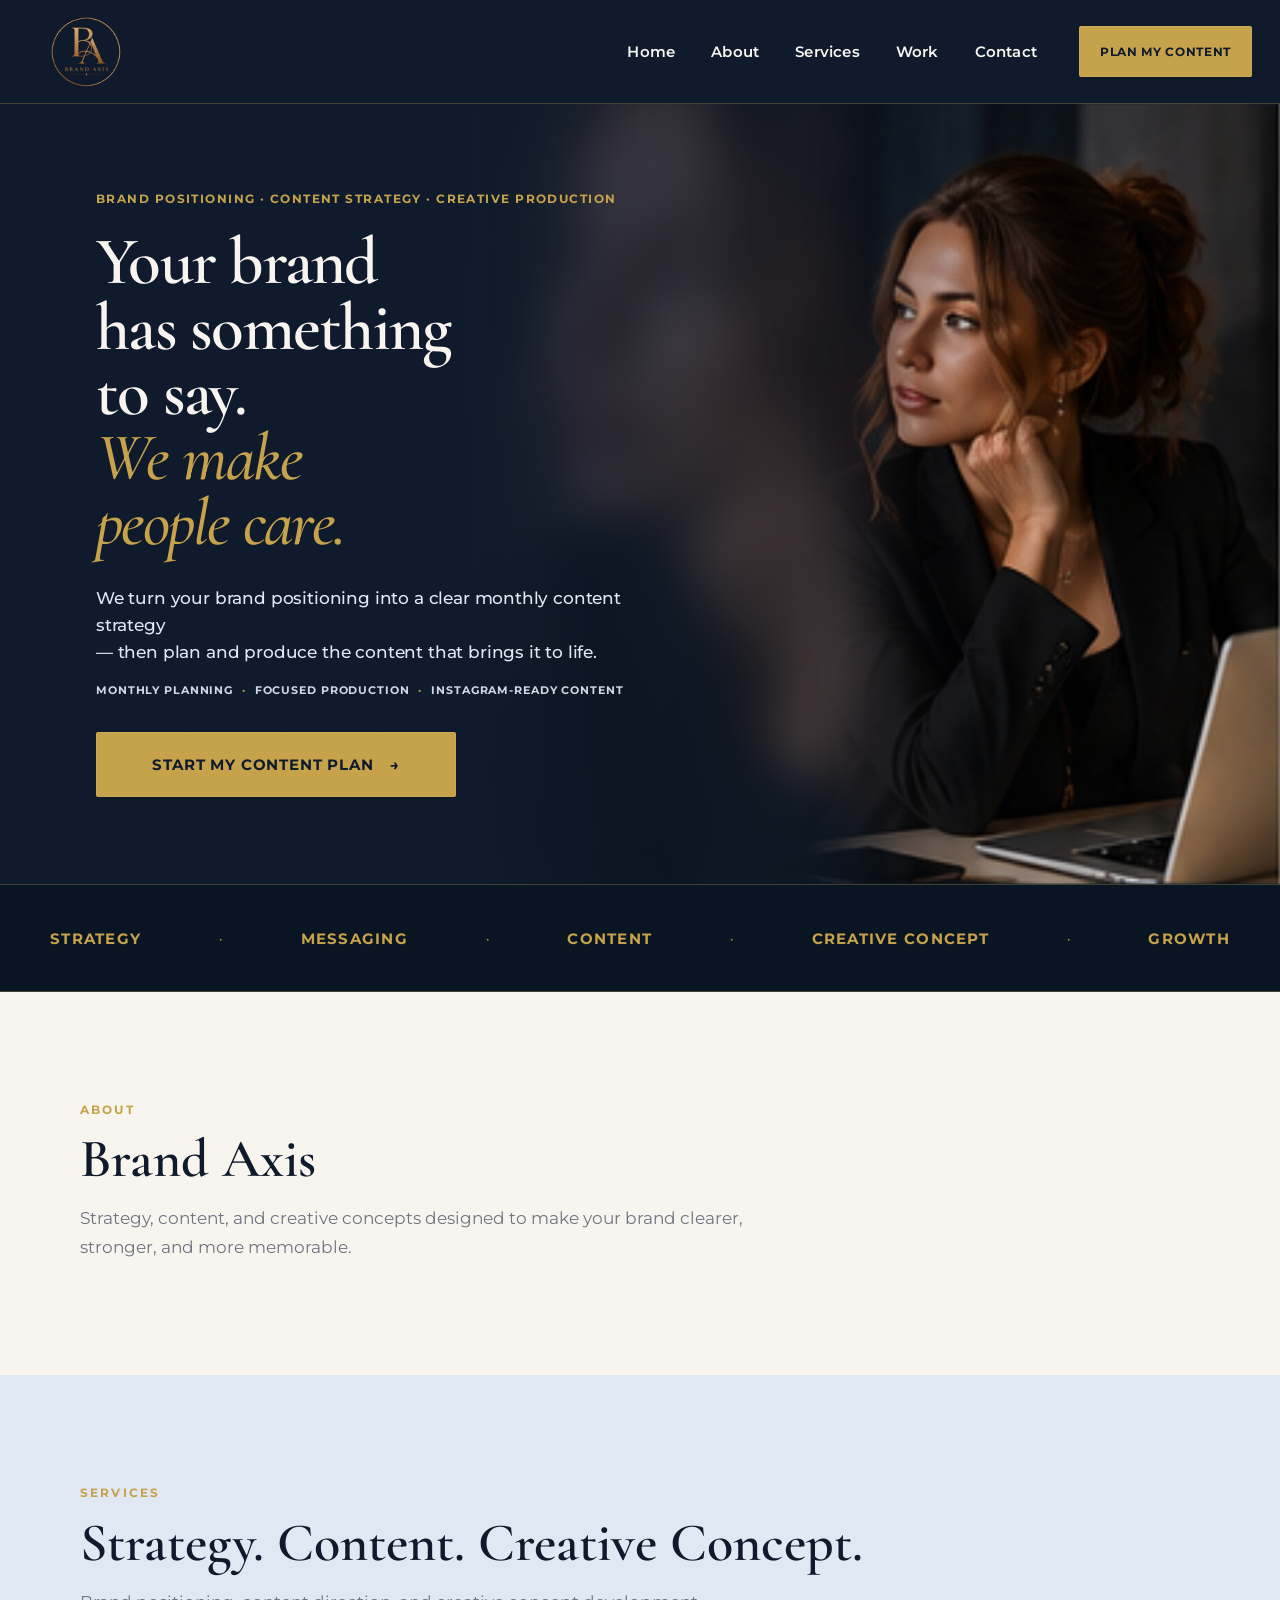
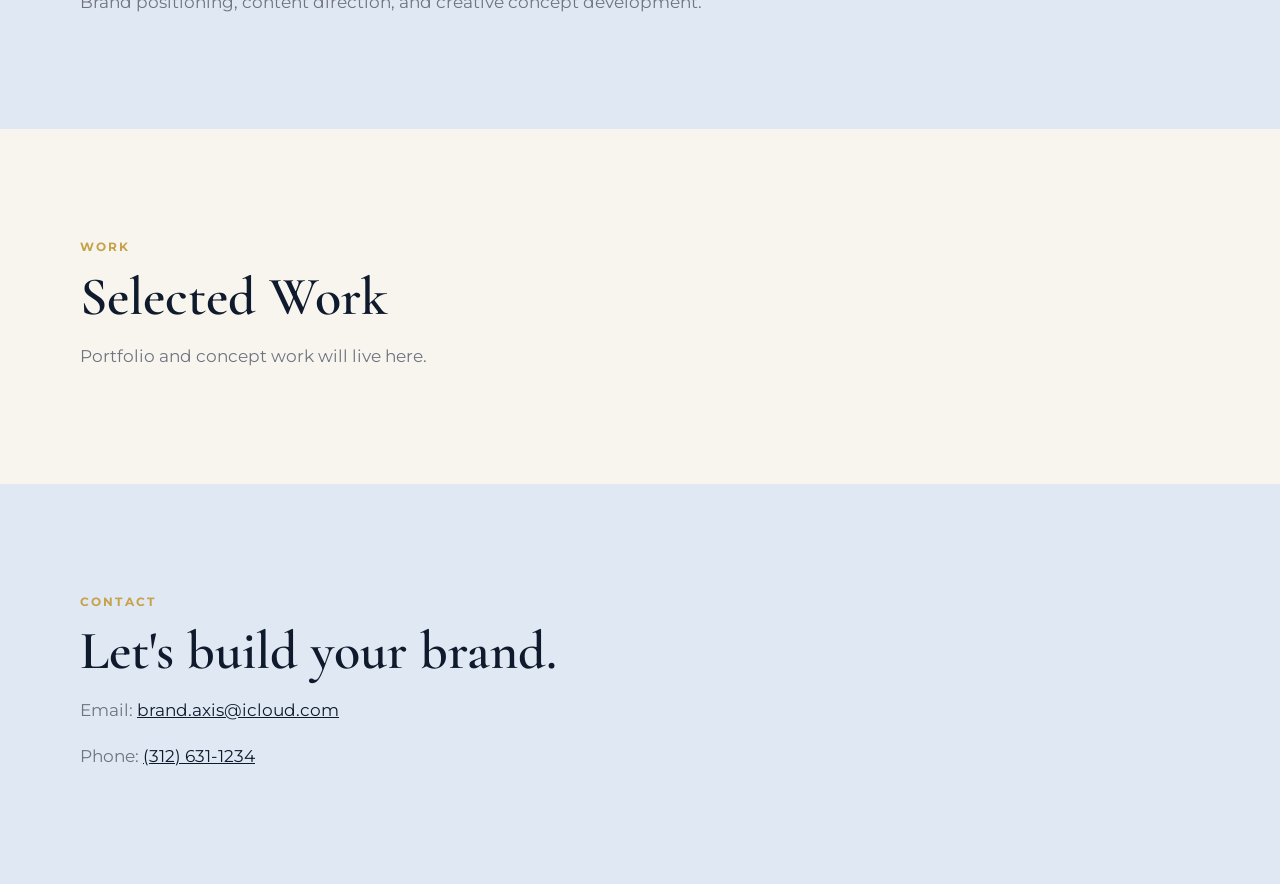
==== index.html @ c34b217e "Add files via upload" ====
<!DOCTYPE html>
<html lang="en">
<head>
  <meta charset="UTF-8" />
  <meta name="viewport" content="width=device-width, initial-scale=1.0" />
  <meta name="description" content="Brand Axis — Strategy, content, and creative concept for brands ready to be seen, trusted, and chosen." />
  <title>Brand Axis</title>

  <link rel="preconnect" href="https://fonts.googleapis.com">
  <link rel="preconnect" href="https://fonts.gstatic.com" crossorigin>
  <link href="https://fonts.googleapis.com/css2?family=Cormorant+Garamond:ital,wght@0,500;0,600;1,500&family=Montserrat:wght@500;600;700&display=swap" rel="stylesheet">

  <link rel="stylesheet" href="assets/css/styles.css" />
</head>

<body>
  <header class="site-header">
    <div class="nav-shell">
      <a class="brand" href="#home" aria-label="Brand Axis — return home">
        <img src="assets/images/brand-axis-logo.png" alt="Brand Axis BA logo" />
      </a>

      <button class="menu-toggle" aria-label="Open menu" aria-expanded="false">
        <span></span><span></span><span></span>
      </button>

      <nav class="site-nav" aria-label="Primary navigation">
        <a href="index.html#home">Home</a>
        <a href="index.html#about">About</a>
        <a href="services.html">Services</a>
        <a href="index.html#work">Work</a>
        <a href="index.html#contact">Contact</a>
      </nav>

      <a class="header-cta" href="index.html#contact">PLAN MY CONTENT</a>
    </div>
  </header>

  <main id="home">
    <section class="hero">
      <div class="hero-visual" aria-hidden="true">
        <div class="hero-blur"></div>
        <img src="assets/images/hero-woman.jpg" alt="" />
      </div>

      <div class="hero-copy">
        <div class="hero-copy-inner">
          <p class="hero-eyebrow">BRAND POSITIONING · CONTENT STRATEGY · CREATIVE PRODUCTION</p>

          <h1>
            Your brand<br>
            has something<br>
            to say.<br>
            <em>We make<br>people care.</em>
          </h1>

          <p class="hero-description">
            We turn your brand positioning into a clear monthly content strategy<br class="desktop-break">
            — then plan and produce the content that brings it to life.
          </p>

          <p class="hero-proof">
            MONTHLY PLANNING <span>·</span> FOCUSED PRODUCTION <span>·</span> INSTAGRAM-READY CONTENT
          </p>

          <a class="primary-cta" href="services.html">
            START MY CONTENT PLAN <span aria-hidden="true">→</span>
          </a>
        </div>
      </div>
    </section>

    <section class="capability-strip" aria-label="Brand Axis capabilities">
      <div class="capability-row">
        <span>STRATEGY</span><i>•</i>
        <span>MESSAGING</span><i>•</i>
        <span>CONTENT</span><i>•</i>
        <span>CREATIVE CONCEPT</span><i>•</i>
        <span>GROWTH</span>
      </div>
    </section>

    <section id="about" class="placeholder-section">
      <div class="shell">
        <p class="eyebrow">ABOUT</p>
        <h2>Brand Axis</h2>
        <p>Strategy, content, and creative concepts designed to make your brand clearer, stronger, and more memorable.</p>
      </div>
    </section>

    <section id="services" class="placeholder-section alt">
      <div class="shell">
        <p class="eyebrow">SERVICES</p>
        <h2>Strategy. Content. Creative Concept.</h2>
        <p>Brand positioning, content direction, and creative concept development.</p>
      </div>
    </section>

    <section id="work" class="placeholder-section">
      <div class="shell">
        <p class="eyebrow">WORK</p>
        <h2>Selected Work</h2>
        <p>Portfolio and concept work will live here.</p>
      </div>
    </section>

    <section id="contact" class="placeholder-section alt">
      <div class="shell">
        <p class="eyebrow">CONTACT</p>
        <h2>Let's build your brand.</h2>
        <p>Email: <a href="mailto:brand.axis@icloud.com">brand.axis@icloud.com</a></p>
        <p>Phone: <a href="tel:13126311234">(312) 631-1234</a></p>
      </div>
    </section>
  </main>

  <script src="assets/js/main.js"></script>
</body>
</html>
---- assets/css/styles.css ----
:root {
  --axis-blue: #0F1B2D;
  --axis-blue-deep: #091523;
  --axis-blue-soft: #15253B;
  --gold: #C6A24A;
  --ivory: #F8F5EF;
  --mist: #DFE8F3;
  --gray: #6F7480;
  --white: #FFFFFF;
  --border-gold: rgba(198, 162, 74, 0.30);
}

* { box-sizing: border-box; }

html { scroll-behavior: smooth; }

body {
  margin: 0;
  color: var(--white);
  background: var(--ivory);
  font-family: "Montserrat", Arial, sans-serif;
  -webkit-font-smoothing: antialiased;
  text-rendering: optimizeLegibility;
}

img { display: block; max-width: 100%; }
a { color: inherit; }

.shell {
  width: min(1120px, calc(100% - 48px));
  margin-inline: auto;
}

/* HEADER */
.site-header {
  height: 104px;
  background: var(--axis-blue);
  border-bottom: 1px solid var(--border-gold);
  position: relative;
  z-index: 20;
}

.nav-shell {
  width: 100%;
  height: 100%;
  padding: 0 28px 0 30px;
  display: flex;
  align-items: center;
  gap: 0;
}

.brand {
  flex: 0 0 auto;
  width: 112px;
  height: 104px;
  display: inline-flex;
  align-items: center;
  justify-content: center;
  text-decoration: none;
  overflow: visible;
  transition: transform .2s ease, opacity .2s ease;
}

.brand:hover,
.brand:focus-visible {
  transform: translateY(-1px);
  opacity: .94;
}

.brand img {
  width: 88px;
  height: 88px;
  object-fit: contain;
  flex: 0 0 auto;
}

.site-nav {
  display: flex;
  align-items: center;
  justify-content: flex-end;
  gap: clamp(30px, 2.8vw, 46px);
  margin-left: auto;
}

.site-nav a {
  text-decoration: none;
  color: var(--ivory);
  font-size: 15px;
  font-weight: 600;
  letter-spacing: .015em;
  transition: color .2s ease;
}

.site-nav a:hover,
.site-nav a:focus-visible {
  color: var(--gold);
}

.header-cta,
.primary-cta {
  text-decoration: none;
  background: var(--gold);
  color: var(--axis-blue);
  font-weight: 700;
  letter-spacing: .055em;
  border: 1px solid rgba(255,255,255,.08);
  box-shadow: 0 4px 18px rgba(0,0,0,.13);
  transition: transform .2s ease, filter .2s ease;
}

.header-cta:hover,
.header-cta:focus-visible,
.primary-cta:hover,
.primary-cta:focus-visible {
  transform: translateY(-1px);
  filter: brightness(1.07);
}

.header-cta {
  margin-left: 42px;
  min-width: 170px;
  text-align: center;
  padding: 17px 20px;
  border-radius: 2px;
  font-size: 12px;
}

.menu-toggle {
  display: none;
  background: transparent;
  border: 0;
  padding: 8px;
}

.menu-toggle span {
  width: 24px;
  height: 2px;
  background: var(--gold);
  margin: 5px 0;
  display: block;
}

/* HERO — portrait now blends into the brand background */
.hero {
  min-height: 780px;
  position: relative;
  isolation: isolate;
  overflow: hidden;
  background:
    radial-gradient(circle at 18% 30%, rgba(33, 58, 88, .36), transparent 42%),
    linear-gradient(90deg, var(--axis-blue-deep) 0%, var(--axis-blue) 45%, var(--axis-blue) 100%);
}

.hero::after {
  content: "";
  position: absolute;
  inset: 0;
  z-index: -1;
  pointer-events: none;
  background:
    linear-gradient(90deg,
      var(--axis-blue) 0%,
      rgba(15,27,45,.98) 36%,
      rgba(15,27,45,.82) 48%,
      rgba(15,27,45,.24) 65%,
      rgba(15,27,45,.06) 100%);
}

.hero-copy {
  min-height: 780px;
  position: relative;
  z-index: 3;
  display: flex;
  align-items: center;
  width: 52%;
}

.hero-copy-inner {
  width: min(590px, calc(100% - 90px));
  margin-left: max(7.5vw, 72px);
  padding: 60px 0;
}

.hero h1 {
  margin: 0 0 30px;
  font-family: "Cormorant Garamond", Georgia, serif;
  font-size: clamp(60px, 5.25vw, 80px);
  line-height: .97;
  letter-spacing: -.026em;
  font-weight: 600;
  color: var(--ivory);
}

.hero h1 em {
  display: inline-block;
  color: var(--gold);
  font-weight: 500;
  font-style: italic;
}

.hero-eyebrow {
  margin: 0 0 22px;
  color: var(--gold);
  font-size: 12px;
  font-weight: 700;
  line-height: 1.4;
  letter-spacing: .12em;
  white-space: nowrap;
}

.hero-description {
  margin: 0 0 16px;
  color: var(--mist);
  font-size: 17px;
  font-weight: 500;
  line-height: 1.58;
  letter-spacing: -.01em;
}

.hero-proof {
  margin: 0 0 34px;
  color: #cfd8e5;
  font-size: 11px;
  font-weight: 700;
  line-height: 1.5;
  letter-spacing: .08em;
  white-space: nowrap;
}

.hero-proof span {
  color: var(--gold);
  padding: 0 5px;
}

.primary-cta {
  display: inline-flex;
  align-items: center;
  justify-content: center;
  gap: 16px;
  padding: 22px 30px;
  min-width: 360px;
  font-size: 15px;
  border-radius: 2px;
}

.hero-visual {
  position: absolute;
  inset: 0 0 0 auto;
  z-index: 0;
  width: 62%;
  overflow: hidden;
}

.hero-blur {
  position: absolute;
  inset: -28px -18px -28px -90px;
  background-image: url("../images/hero-woman.jpg");
  background-size: cover;
  background-position: center 32%;
  filter: blur(24px) brightness(.90) saturate(1.05);
  opacity: .42;
  transform: scale(1.05);
  -webkit-mask-image: linear-gradient(90deg, transparent 0%, rgba(0,0,0,.72) 25%, #000 56%);
  mask-image: linear-gradient(90deg, transparent 0%, rgba(0,0,0,.72) 25%, #000 56%);
}

.hero-visual img {
  position: absolute;
  top: 0;
  right: 0;
  bottom: 0;
  left: auto;
  width: auto;
  max-width: none;
  height: 100%;
  object-fit: contain;
  object-position: right bottom;
  filter: brightness(1.03) contrast(1.025) saturate(1.07);
  -webkit-mask-image: linear-gradient(90deg, transparent 0%, rgba(0,0,0,.18) 8%, rgba(0,0,0,.82) 24%, #000 38%, #000 100%);
  mask-image: linear-gradient(90deg, transparent 0%, rgba(0,0,0,.18) 8%, rgba(0,0,0,.82) 24%, #000 38%, #000 100%);
}

.hero-visual::after {
  content: "";
  position: absolute;
  inset: 0;
  background:
    linear-gradient(90deg, rgba(15,27,45,.32), transparent 34%),
    linear-gradient(180deg, rgba(15,27,45,.06), transparent 35%, rgba(9,21,35,.10));
  pointer-events: none;
}

/* CAPABILITY STRIP */
.capability-strip {
  min-height: 108px;
  background: var(--axis-blue-deep);
  border-top: 1px solid var(--border-gold);
  border-bottom: 1px solid var(--border-gold);
  display: flex;
  align-items: center;
}

.capability-row {
  width: min(1180px, calc(100% - 56px));
  margin-inline: auto;
  display: flex;
  align-items: center;
  justify-content: space-between;
  gap: 22px;
  color: var(--gold);
}

.capability-row span {
  font-size: 15px;
  font-weight: 700;
  letter-spacing: .085em;
  white-space: nowrap;
}

.capability-row i {
  color: var(--gold);
  font-style: normal;
  font-size: 12px;
  opacity: .9;
}

/* PLACEHOLDERS */
.placeholder-section {
  background: var(--ivory);
  color: var(--axis-blue);
  padding: 96px 0;
}

.placeholder-section.alt { background: var(--mist); }

.placeholder-section .eyebrow {
  color: var(--gold);
  font-size: 12px;
  letter-spacing: .18em;
  font-weight: 700;
  margin-bottom: 12px;
}

.placeholder-section h2 {
  margin: 0 0 18px;
  font-family: "Cormorant Garamond", Georgia, serif;
  font-size: 54px;
  line-height: 1;
  font-weight: 600;
}

.placeholder-section p {
  max-width: 700px;
  font-size: 17px;
  line-height: 1.7;
  color: var(--gray);
}

.placeholder-section a { color: var(--axis-blue); }

/* RESPONSIVE */
@media (max-width: 980px) {
  .site-header { height: 86px; }

  .nav-shell {
    padding: 0 18px 0 20px;
    display: flex;
    align-items: center;
  }

  .brand {
    width: 82px;
    height: 82px;
  }

  .brand img {
    width: 72px;
    height: 72px;
  }

  .site-nav,
  .header-cta { display: none; }

  .menu-toggle {
    display: block;
    justify-self: end;
  }

  .site-nav.is-open {
    display: flex;
    position: absolute;
    top: 86px;
    right: 0;
    left: 0;
    background: var(--axis-blue);
    padding: 30px 24px 36px;
    flex-direction: column;
    gap: 26px;
    border-top: 1px solid var(--border-gold);
  }

  .site-nav.is-open a { font-size: 15px; }

  .hero {
    min-height: 760px;
  }

  .hero-copy {
    width: 66%;
    min-height: 760px;
  }

  .hero-copy-inner {
    width: min(500px, calc(100% - 48px));
    margin-left: 36px;
  }

  .hero-visual { width: 70%; }

  .hero::after {
    background: linear-gradient(90deg,
      var(--axis-blue) 0%,
      rgba(15,27,45,.96) 43%,
      rgba(15,27,45,.70) 60%,
      rgba(15,27,45,.08) 100%);
  }

  .capability-row {
    justify-content: center;
    flex-wrap: wrap;
    padding: 26px 0;
  }
}

@media (max-width: 660px) {
  .hero {
    min-height: auto;
    padding-top: 0;
  }

  .hero-copy {
    width: 100%;
    min-height: 650px;
    align-items: flex-end;
  }

  .hero-copy-inner {
    width: calc(100% - 38px);
    margin-inline: auto;
    padding: 100px 0 54px;
  }

  .hero h1 {
    font-size: clamp(52px, 14vw, 68px);
  }

  .hero-eyebrow {
    font-size: 10px;
    line-height: 1.5;
    letter-spacing: .09em;
    white-space: normal;
    margin-bottom: 18px;
  }

  .hero-description {
    font-size: 15px;
    line-height: 1.6;
    margin-bottom: 14px;
  }

  .hero-proof {
    font-size: 10px;
    line-height: 1.6;
    letter-spacing: .06em;
    white-space: normal;
    margin-bottom: 30px;
  }

  .desktop-break { display: none; }

  .primary-cta {
    min-width: 0;
    width: 100%;
    max-width: 390px;
    padding: 20px 22px;
    font-size: 13px;
  }

  .hero-visual {
    width: 100%;
    opacity: .58;
  }

  .hero-visual img {
    width: 100%;
    height: 100%;
    object-fit: contain;
    object-position: right top;
    -webkit-mask-image: linear-gradient(180deg, #000 0%, rgba(0,0,0,.86) 55%, transparent 100%);
    mask-image: linear-gradient(180deg, #000 0%, rgba(0,0,0,.86) 55%, transparent 100%);
  }

  .hero-blur {
    opacity: .25;
    -webkit-mask-image: none;
    mask-image: none;
  }

  .hero::after {
    background:
      linear-gradient(180deg,
        rgba(15,27,45,.12) 0%,
        rgba(15,27,45,.48) 36%,
        rgba(15,27,45,.96) 72%,
        var(--axis-blue) 100%);
  }

  .capability-strip { min-height: 100px; }
  .capability-row { gap: 12px 14px; }
  .capability-row span { font-size: 11px; }

  .placeholder-section { padding: 72px 0; }
  .placeholder-section h2 { font-size: 44px; }
}


/* v7: guarantee full circular Brand Axis logo remains visible */
.brand,
.nav-shell,
.site-header {
  overflow: visible;
}

.brand img {
  object-fit: contain;
  object-position: center;
}


/* =========================================================
   SERVICES PAGE — reference-matched overview
   ========================================================= */
.site-nav a.active {
  color: var(--ivory);
  position: relative;
}

.site-nav a.active::after {
  content: "";
  position: absolute;
  height: 2px;
  left: 0;
  right: 0;
  bottom: -13px;
  background: var(--gold);
}

.services-page {
  background: #f8f4ed;
  color: var(--axis-blue);
}

.services-main {
  min-height: calc(100vh - 104px);
  padding: 58px 24px 0;
  background:
    radial-gradient(circle at 25% 12%, rgba(255,255,255,.95), transparent 33%),
    linear-gradient(180deg, #fbf8f2 0%, #f7f1e9 100%);
}

.services-intro {
  max-width: 920px;
  margin: 0 auto 48px;
  text-align: center;
}

.services-kicker {
  margin: 0 0 18px;
  color: #ae8b4c;
  font-size: 12px;
  font-weight: 700;
  letter-spacing: .18em;
}

.services-intro h1 {
  margin: 0;
  color: #15171b;
  font-family: "Cormorant Garamond", Georgia, serif;
  font-size: clamp(48px, 4.6vw, 68px);
  font-weight: 500;
  line-height: .96;
  letter-spacing: -.025em;
}

.services-subhead {
  margin: 27px auto 0;
  color: #30343b;
  font-size: 15px;
  font-weight: 500;
  line-height: 1.55;
}

.service-list {
  width: min(900px, 100%);
  margin: 0 auto;
  display: grid;
  gap: 20px;
}

.service-card {
  min-height: 258px;
  display: grid;
  grid-template-columns: 35% 65%;
  background: rgba(246, 240, 231, .77);
  border: 1px solid rgba(201, 181, 151, .12);
  box-shadow: 0 10px 28px rgba(50, 38, 24, .025);
  overflow: hidden;
}

.service-image {
  min-height: 258px;
  overflow: hidden;
  background: #d9c8b1;
}

.service-image img {
  width: 100%;
  height: 100%;
  object-fit: cover;
}

.service-copy {
  padding: 29px 40px 24px;
  display: flex;
  flex-direction: column;
  justify-content: center;
  color: #25282d;
}

.service-copy h2 {
  margin: 0 0 15px;
  font-family: "Montserrat", Arial, sans-serif;
  font-size: 21px;
  font-weight: 500;
  letter-spacing: .065em;
  color: #303238;
}

.service-lead {
  margin: 0 0 16px;
  font-size: 16px;
  font-weight: 700;
  line-height: 1.45;
  color: #2d3035;
}

.service-detail {
  max-width: 500px;
  margin: 0 0 23px;
  color: #67696d;
  font-size: 15px;
  font-weight: 500;
  line-height: 1.47;
}

.service-link {
  width: fit-content;
  color: #383a3d;
  text-decoration: none;
  font-size: 13px;
  font-weight: 700;
  letter-spacing: .08em;
  transition: color .2s ease, transform .2s ease;
}

.service-link span {
  margin-left: 7px;
}

.service-link:hover,
.service-link:focus-visible {
  color: var(--gold);
  transform: translateX(2px);
}

.service-help {
  width: min(900px, 100%);
  min-height: 178px;
  margin: 24px auto 0;
  padding: 34px 46px;
  background:
    radial-gradient(circle at 18% 40%, rgba(31,59,82,.22), transparent 35%),
    var(--axis-blue-deep);
  color: var(--ivory);
  display: flex;
  align-items: center;
  justify-content: space-between;
  gap: 34px;
}

.service-help h2 {
  margin: 0 0 11px;
  font-family: "Cormorant Garamond", Georgia, serif;
  font-size: 31px;
  line-height: 1.05;
  font-weight: 500;
}

.service-help p {
  margin: 0;
  color: #d8dce2;
  font-size: 14px;
  line-height: 1.5;
}

.service-help-cta {
  flex: 0 0 auto;
  min-width: 215px;
  padding: 19px 24px;
  text-align: center;
  text-decoration: none;
  color: var(--axis-blue);
  background: var(--gold);
  font-size: 12px;
  font-weight: 700;
  letter-spacing: .06em;
  box-shadow: 0 6px 18px rgba(0,0,0,.16);
  transition: transform .2s ease, filter .2s ease;
}

.service-help-cta:hover,
.service-help-cta:focus-visible {
  transform: translateY(-1px);
  filter: brightness(1.07);
}

.service-help-cta span {
  margin-left: 8px;
}

@media (max-width: 760px) {
  .services-main {
    padding: 44px 16px 0;
  }

  .services-intro {
    margin-bottom: 34px;
  }

  .services-intro h1 {
    font-size: clamp(42px, 12vw, 58px);
  }

  .services-subhead {
    font-size: 14px;
  }

  .service-card {
    grid-template-columns: 1fr;
  }

  .service-image {
    min-height: 240px;
  }

  .service-copy {
    padding: 28px 25px 30px;
  }

  .service-help {
    flex-direction: column;
    align-items: flex-start;
    padding: 31px 25px;
  }

  .service-help-cta {
    width: 100%;
  }
}
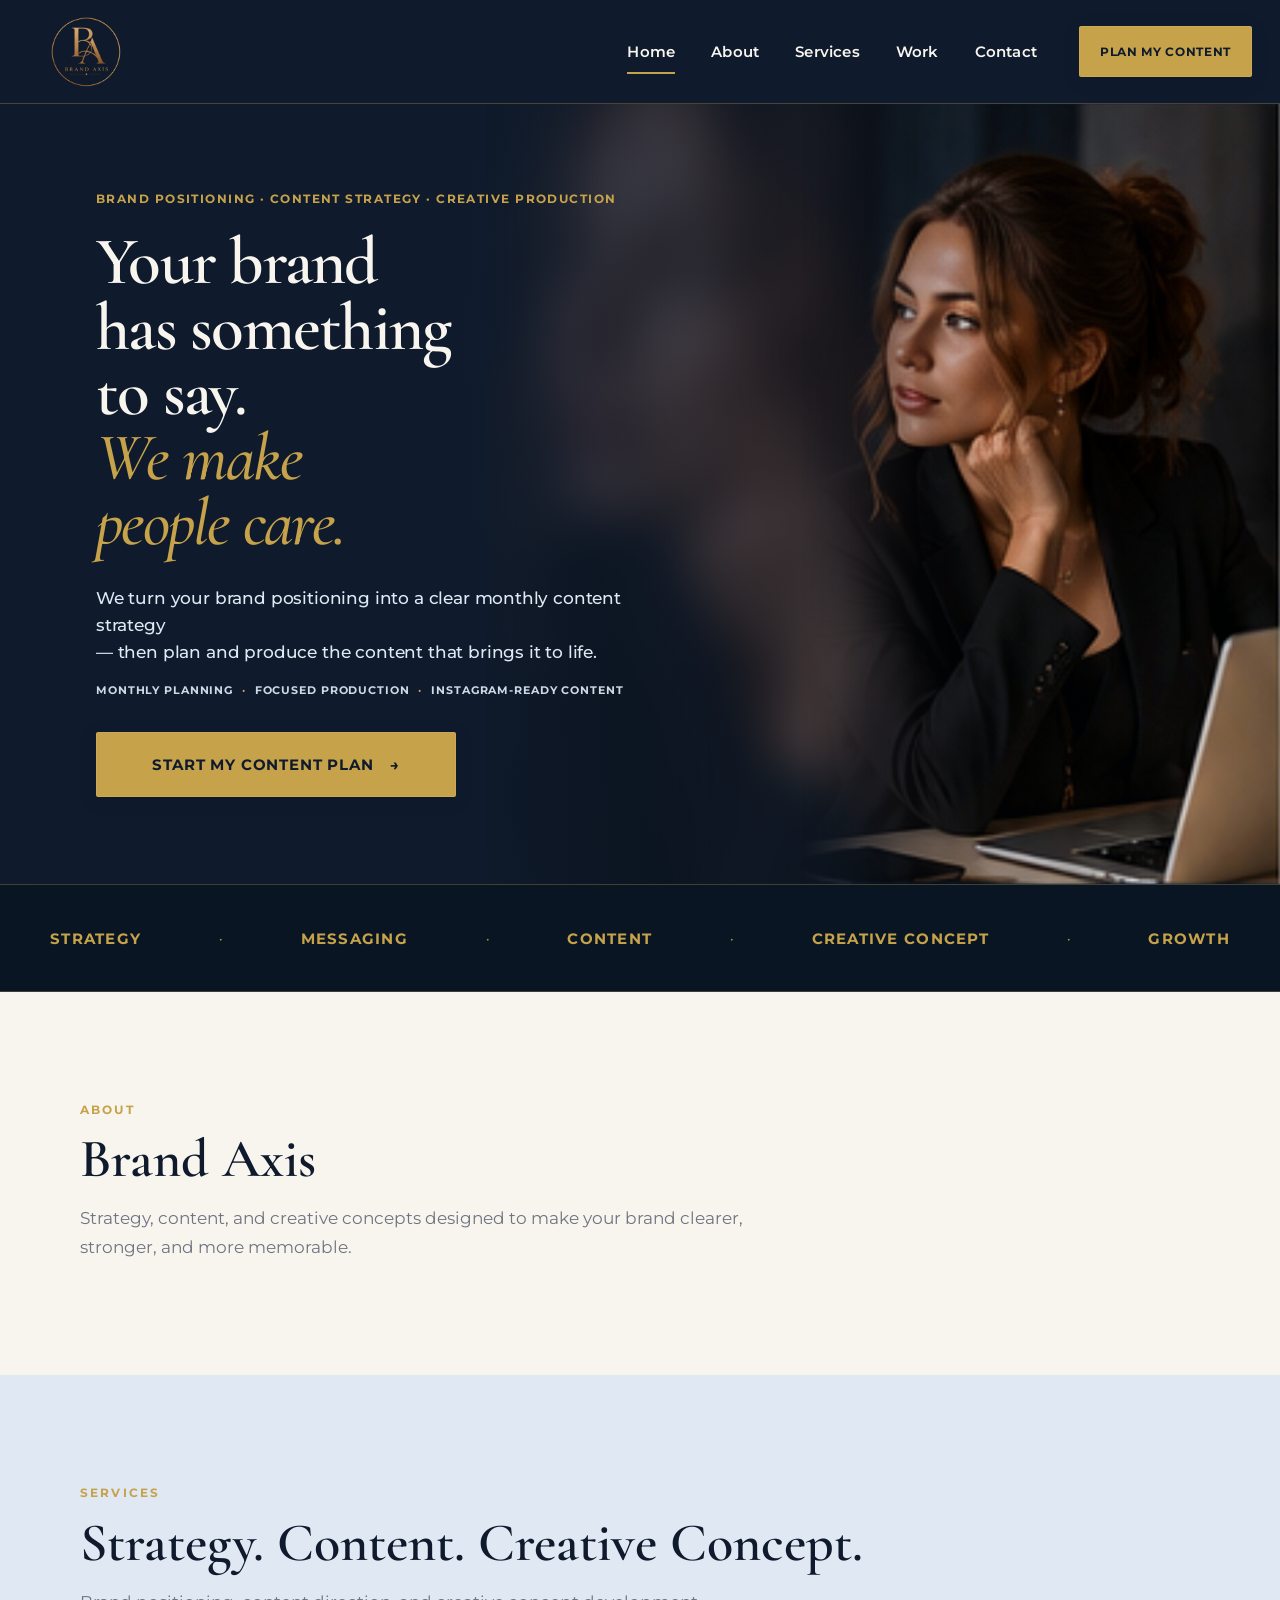
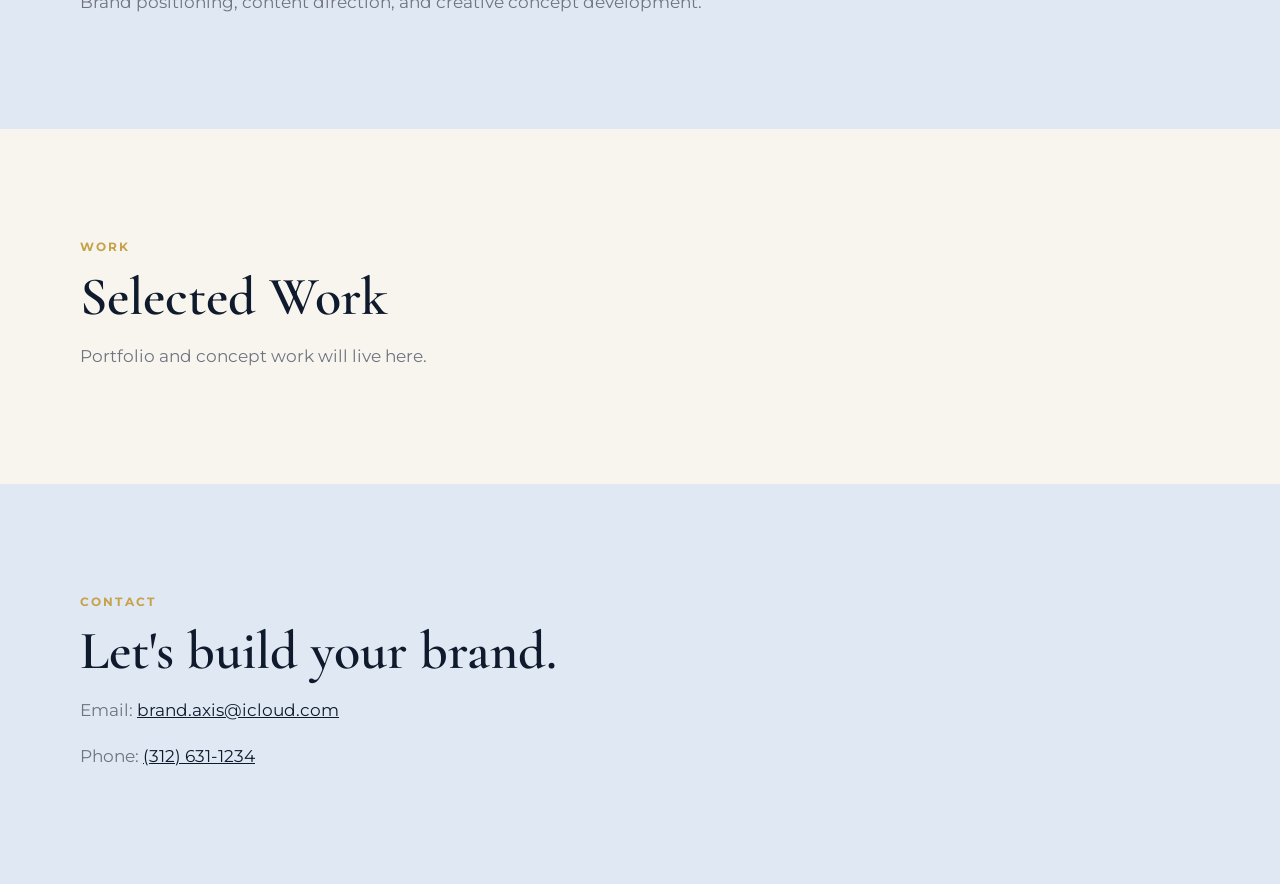
==== commit dca4ee43: "Add files via upload" ====
--- a/index.html
+++ b/index.html
@@ -25,7 +25,7 @@
       </button>
 
       <nav class="site-nav" aria-label="Primary navigation">
-        <a href="index.html#home">Home</a>
+        <a class="active" href="index.html#home" aria-current="page">Home</a>
         <a href="index.html#about">About</a>
         <a href="services.html">Services</a>
         <a href="index.html#work">Work</a>
--- a/assets/css/styles.css
+++ b/assets/css/styles.css
@@ -777,3 +777,20 @@
     width: 100%;
   }
 }
+
+
+/* Active navigation page */
+.site-nav a.active {
+  color: var(--ivory);
+  position: relative;
+}
+
+.site-nav a.active::after {
+  content: "";
+  position: absolute;
+  left: 0;
+  right: 0;
+  bottom: -13px;
+  height: 2px;
+  background: var(--gold);
+}
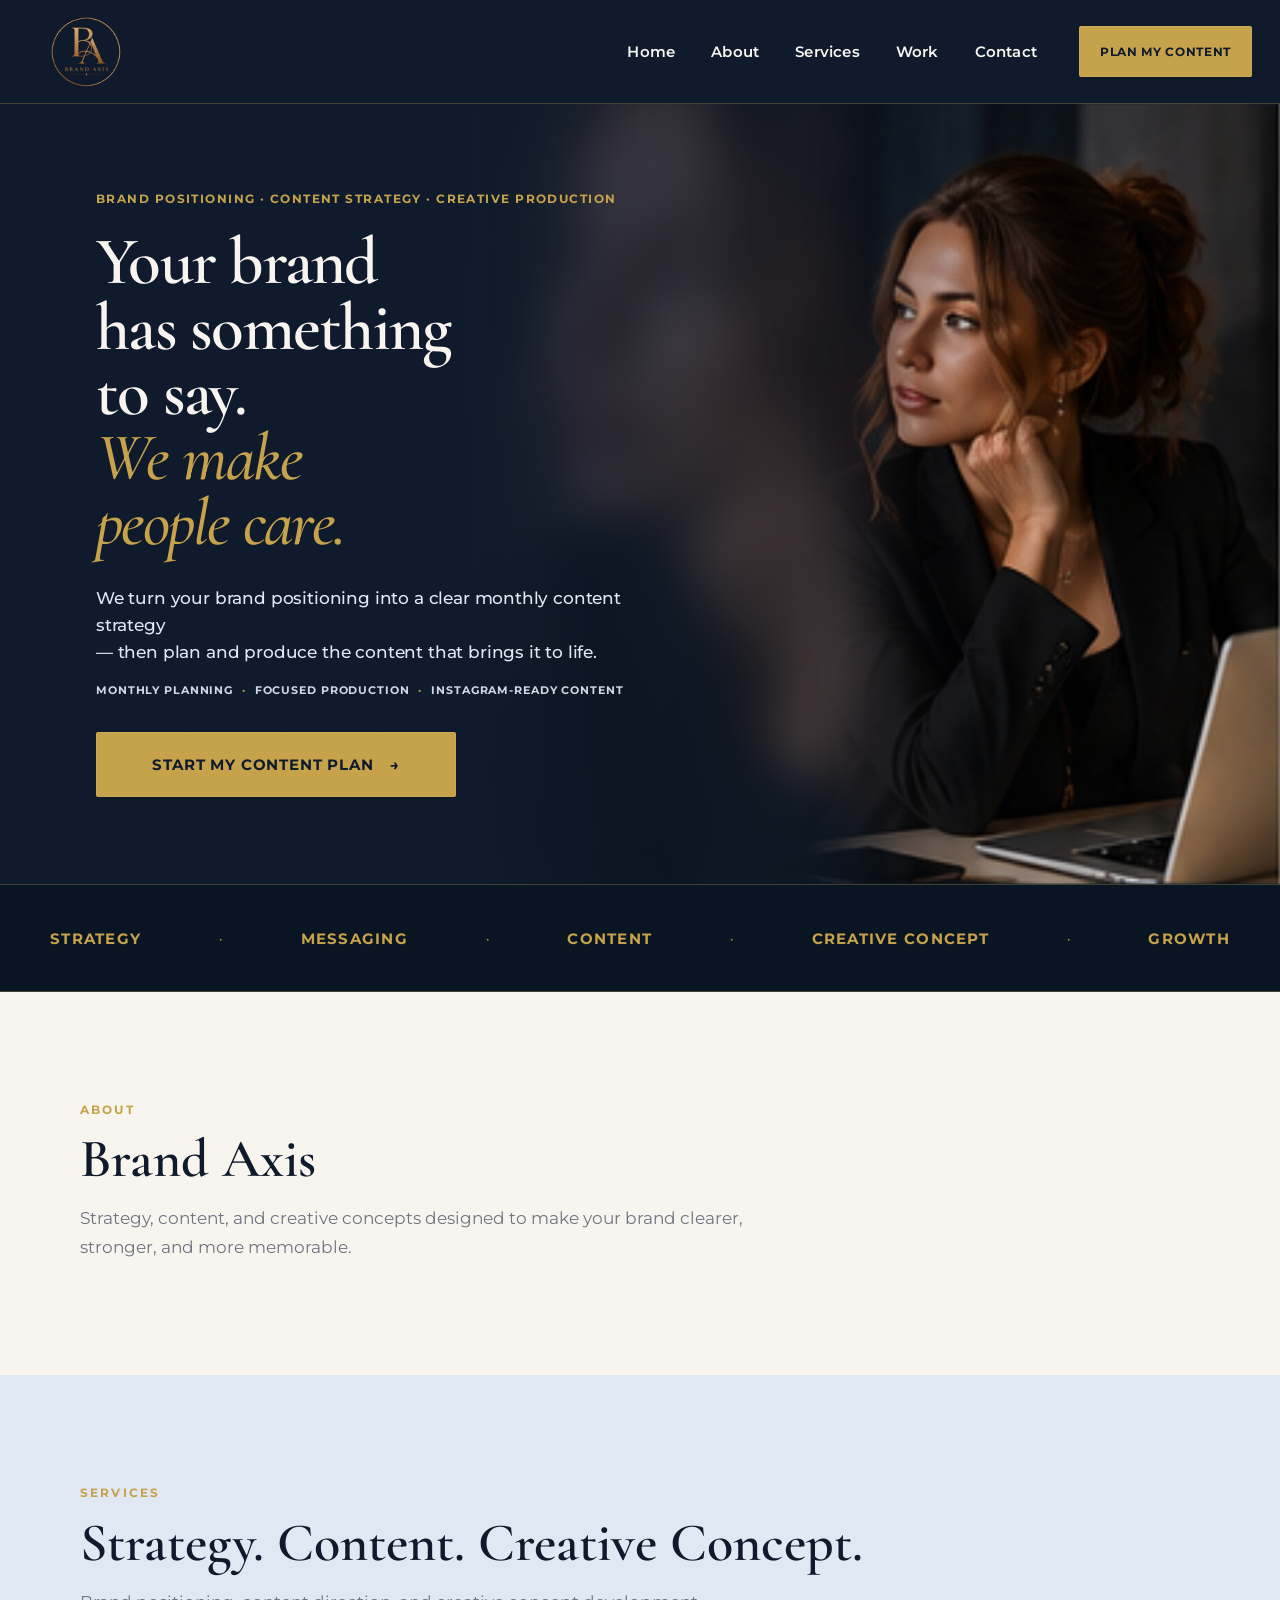
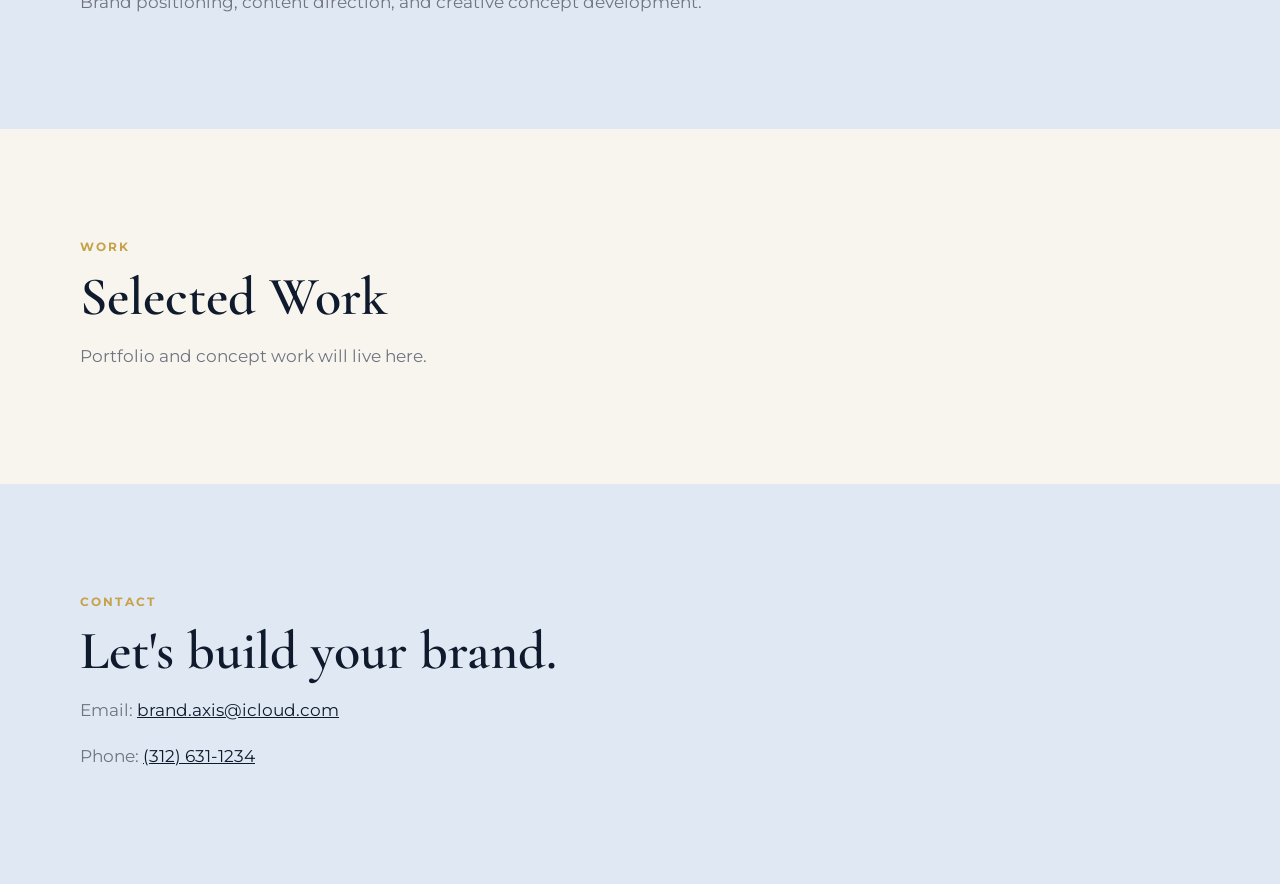
==== commit a8b6c20a: "Add files via upload" ====
--- a/index.html
+++ b/index.html
@@ -25,7 +25,7 @@
       </button>
 
       <nav class="site-nav" aria-label="Primary navigation">
-        <a class="active" href="index.html#home" aria-current="page">Home</a>
+        <a href="index.html#home">Home</a>
         <a href="index.html#about">About</a>
         <a href="services.html">Services</a>
         <a href="index.html#work">Work</a>
--- a/assets/css/styles.css
+++ b/assets/css/styles.css
@@ -779,18 +779,416 @@
 }
 
 
-/* Active navigation page */
-.site-nav a.active {
-  color: var(--ivory);
+/* =========================================================
+   BRAND ANALYSIS — standalone detail page
+   ========================================================= */
+.brand-analysis-page {
+  background: #f7f2ea;
+  color: #171a1f;
+}
+
+.analysis-hero {
+  min-height: 660px;
+  display: grid;
+  grid-template-columns: 51% 49%;
+  background: #fbf7f0;
   position: relative;
-}
-
-.site-nav a.active::after {
+  overflow: hidden;
+}
+
+.analysis-hero-copy {
+  padding: 54px 52px 58px max(7.5vw, 68px);
+  position: relative;
+  z-index: 3;
+  display: flex;
+  flex-direction: column;
+  justify-content: center;
+}
+
+.back-link {
+  width: fit-content;
+  margin-bottom: 54px;
+  color: #33414e;
+  text-decoration: none;
+  font-size: 13px;
+  font-weight: 600;
+}
+
+.back-link:hover,
+.back-link:focus-visible {
+  color: var(--gold);
+}
+
+.analysis-kicker {
+  margin: 0 0 24px;
+  color: #a98747;
+  font-size: 13px;
+  font-weight: 700;
+  letter-spacing: .18em;
+}
+
+.analysis-hero h1 {
+  margin: 0 0 25px;
+  color: #15181d;
+  font-family: "Cormorant Garamond", Georgia, serif;
+  font-size: clamp(55px, 4.6vw, 72px);
+  font-weight: 500;
+  line-height: .95;
+  letter-spacing: -.03em;
+}
+
+.analysis-intro {
+  max-width: 620px;
+  margin: 0 0 38px;
+  color: #333942;
+  font-size: 17px;
+  font-weight: 500;
+  line-height: 1.55;
+}
+
+.analysis-cta {
+  width: fit-content;
+  min-width: 270px;
+  padding: 20px 26px;
+  color: var(--axis-blue);
+  background: var(--gold);
+  text-decoration: none;
+  text-align: center;
+  font-size: 13px;
+  font-weight: 700;
+  letter-spacing: .06em;
+  box-shadow: 0 7px 22px rgba(76, 55, 18, .12);
+  transition: transform .2s ease, filter .2s ease;
+}
+
+.analysis-cta span {
+  margin-left: 8px;
+}
+
+.analysis-cta:hover,
+.analysis-cta:focus-visible {
+  transform: translateY(-1px);
+  filter: brightness(1.06);
+}
+
+.analysis-hero-image {
+  position: relative;
+  min-height: 660px;
+  overflow: hidden;
+  background: #e9dcc7;
+}
+
+.analysis-hero-image img {
+  width: 100%;
+  height: 100%;
+  object-fit: cover;
+  object-position: 82% center;
+  transform: scale(1.03);
+}
+
+.analysis-hero-image::before {
   content: "";
   position: absolute;
-  left: 0;
-  right: 0;
-  bottom: -13px;
-  height: 2px;
-  background: var(--gold);
-}
+  inset: 0;
+  z-index: 2;
+  background: linear-gradient(
+    90deg,
+    #fbf7f0 0%,
+    rgba(251,247,240,.96) 11%,
+    rgba(251,247,240,.58) 23%,
+    rgba(251,247,240,.12) 39%,
+    rgba(251,247,240,0) 54%
+  );
+  pointer-events: none;
+}
+
+.analysis-details {
+  background: #fbf8f2;
+  padding: 38px max(7.5vw, 68px) 0;
+}
+
+.analysis-section {
+  max-width: 1160px;
+  margin: 0 auto;
+}
+
+.analysis-who {
+  display: grid;
+  grid-template-columns: 60px 1fr;
+  gap: 20px;
+  align-items: start;
+  padding: 10px 0 31px;
+}
+
+.analysis-icon {
+  width: 48px;
+  height: 48px;
+  border-radius: 50%;
+  background: #f3e3bd;
+  border: 1px solid rgba(168, 128, 55, .24);
+  display: grid;
+  place-items: center;
+  color: #4c5360;
+  font-size: 22px;
+}
+
+.analysis-icon.small {
+  width: 42px;
+  height: 42px;
+  font-size: 18px;
+  flex: 0 0 auto;
+}
+
+.analysis-who h2,
+.analysis-column h2,
+.analysis-process h2 {
+  margin: 0;
+  color: #20242a;
+  font-family: "Cormorant Garamond", Georgia, serif;
+  font-size: 33px;
+  font-weight: 600;
+  line-height: 1.05;
+}
+
+.analysis-who p {
+  margin: 10px 0 0;
+  color: #4b5058;
+  font-size: 16px;
+  line-height: 1.62;
+  max-width: 930px;
+}
+
+.analysis-divider {
+  max-width: 1160px;
+  height: 1px;
+  margin: 0 auto;
+  background: #ded8ce;
+}
+
+.analysis-two-col {
+  max-width: 1160px;
+  margin: 0 auto;
+  display: grid;
+  grid-template-columns: 1fr 1fr;
+}
+
+.analysis-column {
+  min-height: 285px;
+  padding: 45px 46px 40px 0;
+}
+
+.analysis-column.receive {
+  padding-left: 52px;
+  border-left: 1px solid #ded8ce;
+}
+
+.analysis-column-heading {
+  display: flex;
+  align-items: flex-start;
+  gap: 18px;
+  margin-bottom: 24px;
+}
+
+.analysis-list {
+  margin: 0;
+  padding: 0 0 0 61px;
+  list-style: none;
+  color: #474c53;
+  font-size: 15px;
+  line-height: 1.6;
+}
+
+.analysis-list li {
+  position: relative;
+  margin: 0 0 13px;
+}
+
+.analysis-list.bullets li::before {
+  content: "•";
+  position: absolute;
+  left: -20px;
+  color: #b38f4d;
+  font-size: 15px;
+}
+
+.analysis-list.checks li::before {
+  content: "✓";
+  position: absolute;
+  left: -28px;
+  top: -1px;
+  color: #4d535a;
+  font-size: 18px;
+  font-weight: 700;
+}
+
+.analysis-process {
+  max-width: 1160px;
+  margin: 0 auto;
+  padding: 35px 0 42px;
+}
+
+.analysis-process-heading {
+  display: flex;
+  align-items: center;
+  gap: 18px;
+  margin-bottom: 28px;
+}
+
+.process-grid {
+  position: relative;
+  display: grid;
+  grid-template-columns: repeat(4, 1fr);
+  border-top: 1px solid #d8d1c6;
+}
+
+.process-step {
+  min-height: 148px;
+  text-align: center;
+  padding: 42px 18px 16px;
+  position: relative;
+  border-right: 1px solid #ddd6cc;
+}
+
+.process-step:last-child {
+  border-right: 0;
+}
+
+.step-number {
+  width: 34px;
+  height: 34px;
+  border-radius: 50%;
+  display: grid;
+  place-items: center;
+  position: absolute;
+  top: -18px;
+  left: 50%;
+  transform: translateX(-50%);
+  background: #d7b561;
+  color: #41454b;
+  font-size: 13px;
+  font-weight: 700;
+  box-shadow: 0 0 0 8px #fbf8f2;
+}
+
+.process-step h3 {
+  margin: 0 0 8px;
+  color: #383d44;
+  font-size: 13px;
+  font-weight: 700;
+  letter-spacing: .08em;
+}
+
+.process-step p {
+  margin: 0;
+  color: #555b63;
+  font-size: 13px;
+  line-height: 1.45;
+}
+
+@media (max-width: 900px) {
+  .analysis-hero {
+    grid-template-columns: 1fr;
+  }
+
+  .analysis-hero-copy {
+    padding: 46px 32px 48px;
+  }
+
+  .back-link {
+    margin-bottom: 38px;
+  }
+
+  .analysis-hero-image {
+    min-height: 480px;
+  }
+
+  .analysis-hero-image::before {
+    background: linear-gradient(
+      180deg,
+      #fbf7f0 0%,
+      rgba(251,247,240,.6) 12%,
+      rgba(251,247,240,0) 30%
+    );
+  }
+
+  .analysis-details {
+    padding: 34px 28px 0;
+  }
+}
+
+@media (max-width: 700px) {
+  .analysis-who {
+    grid-template-columns: 48px 1fr;
+    gap: 14px;
+  }
+
+  .analysis-two-col {
+    grid-template-columns: 1fr;
+  }
+
+  .analysis-column {
+    padding: 36px 0;
+  }
+
+  .analysis-column.receive {
+    padding-left: 0;
+    border-left: 0;
+    border-top: 1px solid #ded8ce;
+  }
+
+  .analysis-list {
+    padding-left: 55px;
+  }
+
+  .process-grid {
+    grid-template-columns: 1fr 1fr;
+    border-top: 0;
+    gap: 24px 0;
+  }
+
+  .process-step {
+    border-top: 1px solid #d8d1c6;
+    border-right: 1px solid #ddd6cc;
+  }
+
+  .process-step:nth-child(2n) {
+    border-right: 0;
+  }
+}
+
+@media (max-width: 480px) {
+  .analysis-hero-copy {
+    padding: 38px 22px 42px;
+  }
+
+  .analysis-hero h1 {
+    font-size: 46px;
+  }
+
+  .analysis-intro {
+    font-size: 15px;
+  }
+
+  .analysis-cta {
+    width: 100%;
+  }
+
+  .analysis-details {
+    padding: 28px 20px 0;
+  }
+
+  .analysis-who h2,
+  .analysis-column h2,
+  .analysis-process h2 {
+    font-size: 28px;
+  }
+
+  .process-grid {
+    grid-template-columns: 1fr;
+  }
+
+  .process-step,
+  .process-step:nth-child(2n) {
+    border-right: 0;
+  }
+}
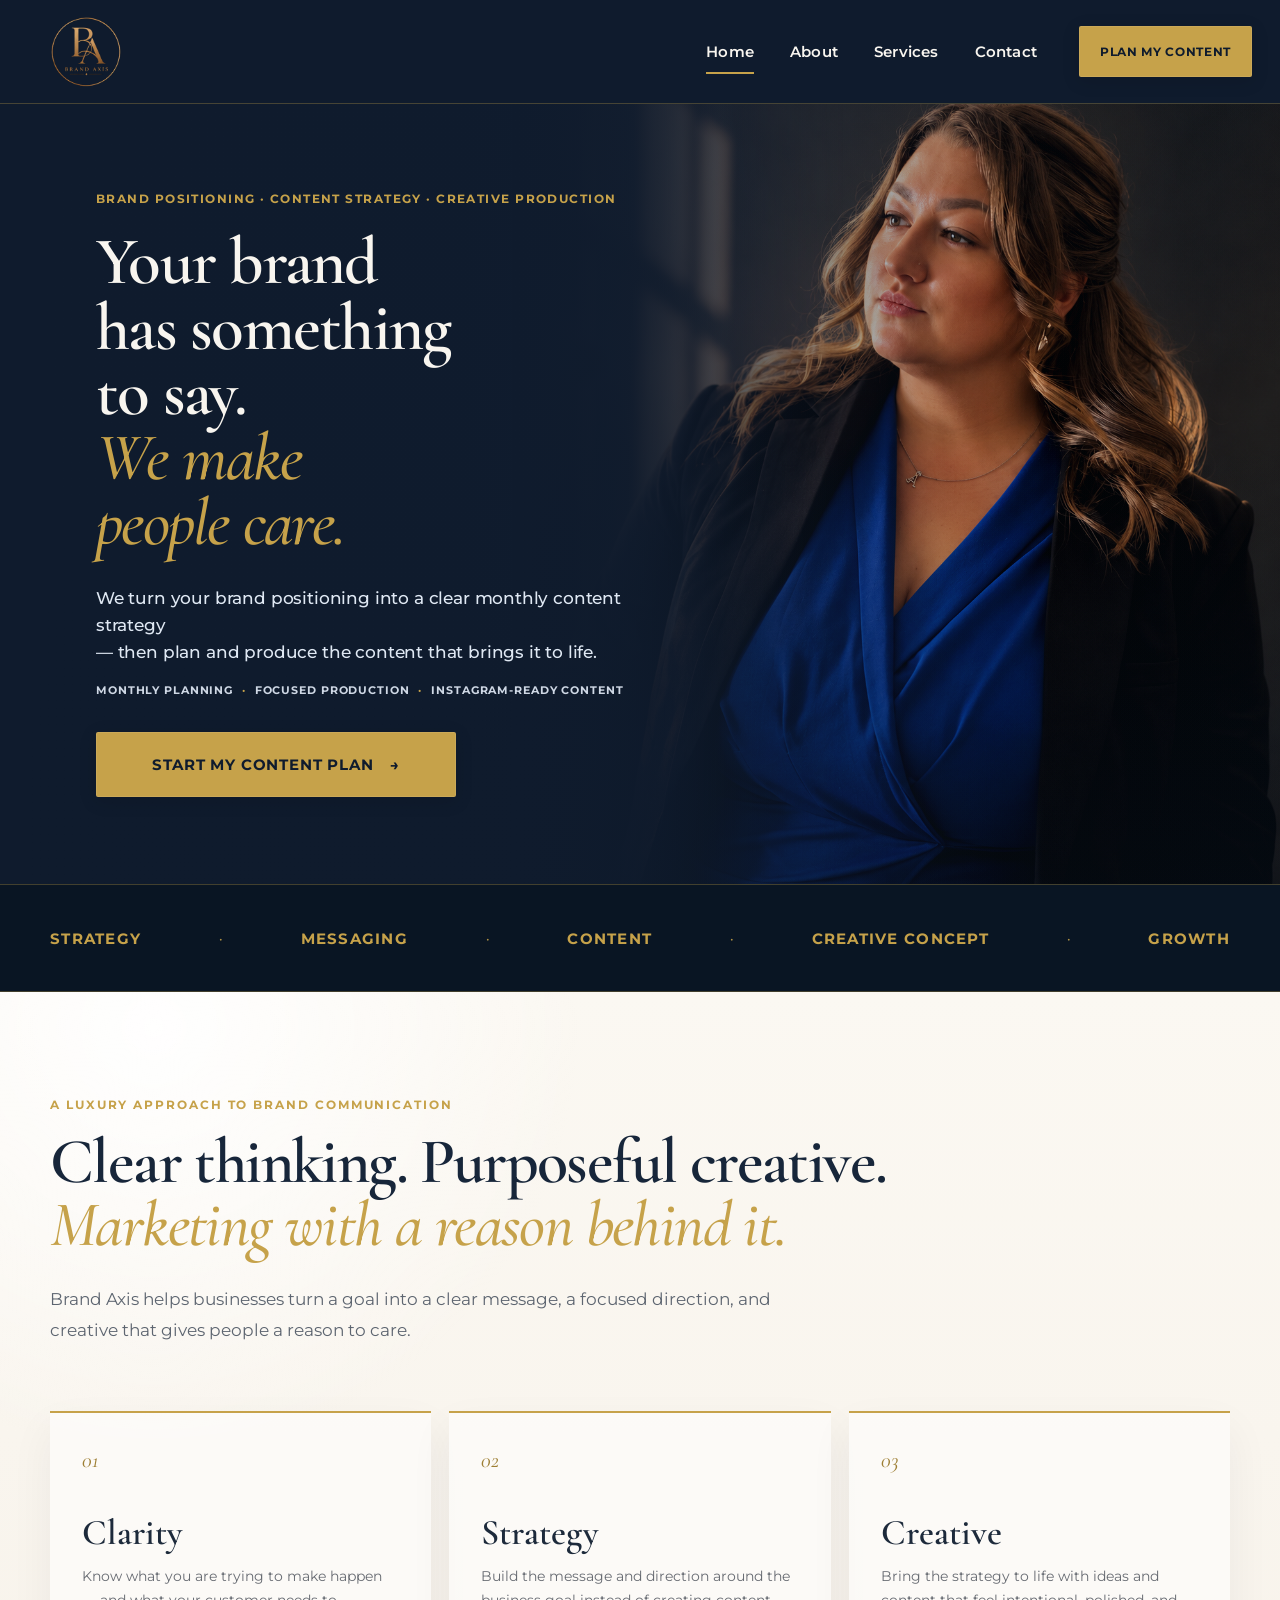
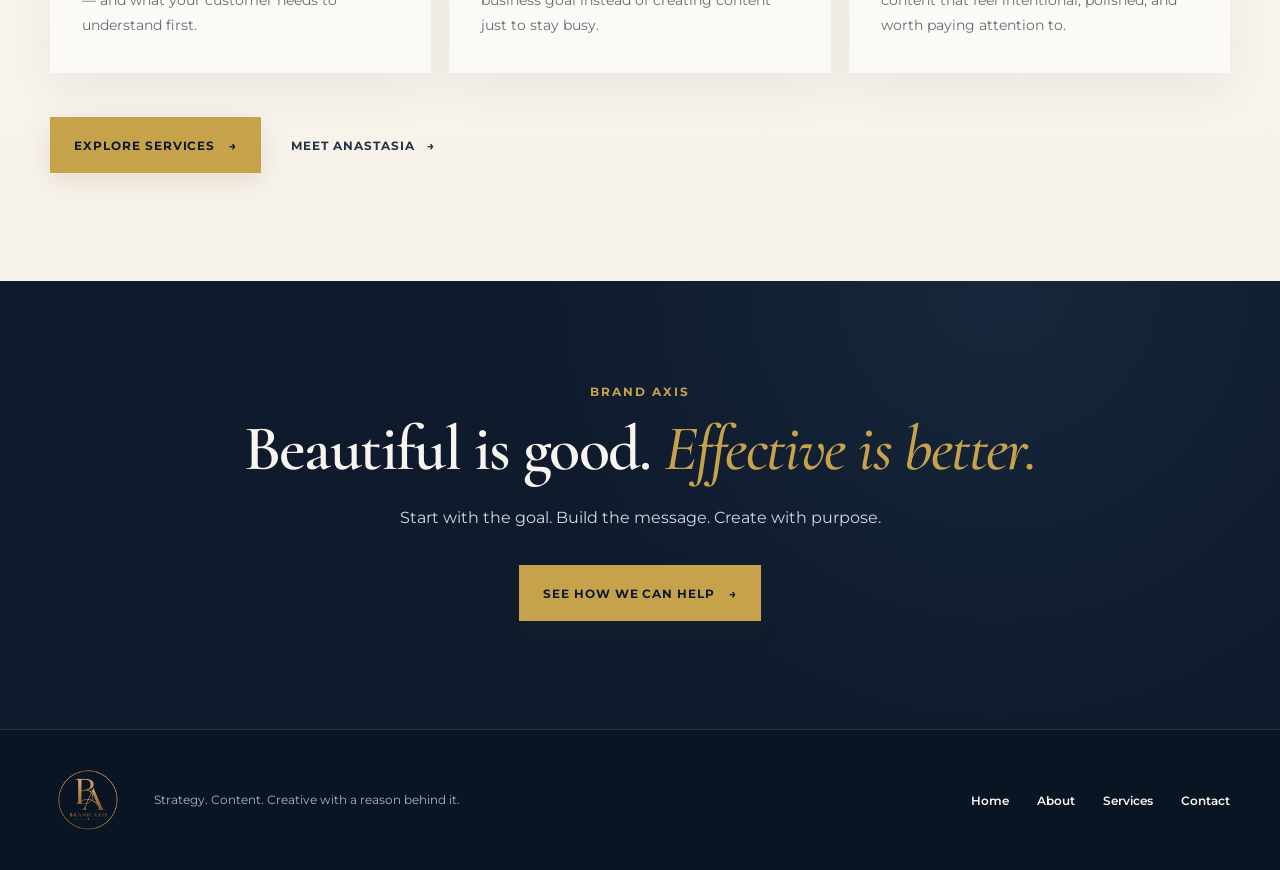
==== commit 271bcf50: "Add files via upload" ====
--- a/index.html
+++ b/index.html
@@ -3,8 +3,8 @@
 <head>
   <meta charset="UTF-8" />
   <meta name="viewport" content="width=device-width, initial-scale=1.0" />
-  <meta name="description" content="Brand Axis — Strategy, content, and creative concept for brands ready to be seen, trusted, and chosen." />
-  <title>Brand Axis</title>
+  <meta name="description" content="Brand Axis — Strategy, content, and creative direction for businesses ready to be seen, trusted, and chosen." />
+  <title>Brand Axis | Strategy, Content & Creative</title>
 
   <link rel="preconnect" href="https://fonts.googleapis.com">
   <link rel="preconnect" href="https://fonts.gstatic.com" crossorigin>
@@ -13,10 +13,10 @@
   <link rel="stylesheet" href="assets/css/styles.css" />
 </head>
 
-<body>
+<body class="home-page">
   <header class="site-header">
     <div class="nav-shell">
-      <a class="brand" href="#home" aria-label="Brand Axis — return home">
+      <a class="brand" href="index.html" aria-label="Brand Axis — return home">
         <img src="assets/images/brand-axis-logo.png" alt="Brand Axis BA logo" />
       </a>
 
@@ -25,22 +25,21 @@
       </button>
 
       <nav class="site-nav" aria-label="Primary navigation">
-        <a href="index.html#home">Home</a>
-        <a href="index.html#about">About</a>
+        <a class="active" href="index.html" aria-current="page">Home</a>
+        <a href="about.html">About</a>
         <a href="services.html">Services</a>
-        <a href="index.html#work">Work</a>
-        <a href="index.html#contact">Contact</a>
+        <a href="contact.html">Contact</a>
       </nav>
 
-      <a class="header-cta" href="index.html#contact">PLAN MY CONTENT</a>
+      <a class="header-cta" href="contact.html">PLAN MY CONTENT</a>
     </div>
   </header>
 
-  <main id="home">
-    <section class="hero">
+  <main>
+    <section class="hero home-hero">
       <div class="hero-visual" aria-hidden="true">
         <div class="hero-blur"></div>
-        <img src="assets/images/hero-woman.jpg" alt="" />
+        <img src="assets/images/anastasia-home-hero.png" alt="" />
       </div>
 
       <div class="hero-copy">
@@ -80,40 +79,68 @@
       </div>
     </section>
 
-    <section id="about" class="placeholder-section">
-      <div class="shell">
-        <p class="eyebrow">ABOUT</p>
-        <h2>Brand Axis</h2>
-        <p>Strategy, content, and creative concepts designed to make your brand clearer, stronger, and more memorable.</p>
+    <section class="home-positioning" aria-labelledby="home-positioning-title">
+      <div class="home-positioning-shell">
+        <div class="home-positioning-intro">
+          <p class="home-kicker">A LUXURY APPROACH TO BRAND COMMUNICATION</p>
+          <h2 id="home-positioning-title">Clear thinking. Purposeful creative. <em>Marketing with a reason behind it.</em></h2>
+          <p>
+            Brand Axis helps businesses turn a goal into a clear message, a focused direction, and creative that gives people a reason to care.
+          </p>
+        </div>
+
+        <div class="home-values-grid">
+          <article>
+            <span class="home-value-number">01</span>
+            <h3>Clarity</h3>
+            <p>Know what you are trying to make happen — and what your customer needs to understand first.</p>
+          </article>
+
+          <article>
+            <span class="home-value-number">02</span>
+            <h3>Strategy</h3>
+            <p>Build the message and direction around the business goal instead of creating content just to stay busy.</p>
+          </article>
+
+          <article>
+            <span class="home-value-number">03</span>
+            <h3>Creative</h3>
+            <p>Bring the strategy to life with ideas and content that feel intentional, polished, and worth paying attention to.</p>
+          </article>
+        </div>
+
+        <div class="home-positioning-actions">
+          <a class="home-link-button home-link-button--gold" href="services.html">EXPLORE SERVICES <span>→</span></a>
+          <a class="home-text-link" href="about.html">MEET ANASTASIA <span>→</span></a>
+        </div>
       </div>
     </section>
 
-    <section id="services" class="placeholder-section alt">
-      <div class="shell">
-        <p class="eyebrow">SERVICES</p>
-        <h2>Strategy. Content. Creative Concept.</h2>
-        <p>Brand positioning, content direction, and creative concept development.</p>
-      </div>
-    </section>
-
-    <section id="work" class="placeholder-section">
-      <div class="shell">
-        <p class="eyebrow">WORK</p>
-        <h2>Selected Work</h2>
-        <p>Portfolio and concept work will live here.</p>
-      </div>
-    </section>
-
-    <section id="contact" class="placeholder-section alt">
-      <div class="shell">
-        <p class="eyebrow">CONTACT</p>
-        <h2>Let's build your brand.</h2>
-        <p>Email: <a href="mailto:brand.axis@icloud.com">brand.axis@icloud.com</a></p>
-        <p>Phone: <a href="tel:13126311234">(312) 631-1234</a></p>
+    <section class="home-closing">
+      <div class="home-closing-shell">
+        <p class="home-kicker">BRAND AXIS</p>
+        <h2>Beautiful is good. <em>Effective is better.</em></h2>
+        <p>Start with the goal. Build the message. Create with purpose.</p>
+        <a class="home-link-button home-link-button--gold" href="services.html">SEE HOW WE CAN HELP <span>→</span></a>
       </div>
     </section>
   </main>
 
+  <footer class="home-footer">
+    <div class="home-footer-inner">
+      <a class="home-footer-brand" href="index.html" aria-label="Brand Axis home">
+        <img src="assets/images/brand-axis-logo.png" alt="Brand Axis" />
+      </a>
+      <p>Strategy. Content. Creative with a reason behind it.</p>
+      <nav aria-label="Footer navigation">
+        <a href="index.html">Home</a>
+        <a href="about.html">About</a>
+        <a href="services.html">Services</a>
+        <a href="contact.html">Contact</a>
+      </nav>
+    </div>
+  </footer>
+
   <script src="assets/js/main.js"></script>
 </body>
 </html>
--- a/assets/css/styles.css
+++ b/assets/css/styles.css
@@ -254,7 +254,7 @@
 .hero-blur {
   position: absolute;
   inset: -28px -18px -28px -90px;
-  background-image: url("../images/hero-woman.jpg");
+  background-image: url("../images/anastasia-home-hero.png");
   background-size: cover;
   background-position: center 32%;
   filter: blur(24px) brightness(.90) saturate(1.05);
@@ -266,18 +266,15 @@
 
 .hero-visual img {
   position: absolute;
-  top: 0;
-  right: 0;
-  bottom: 0;
-  left: auto;
-  width: auto;
+  inset: 0 0 0 auto;
+  width: 100%;
   max-width: none;
   height: 100%;
-  object-fit: contain;
-  object-position: right bottom;
-  filter: brightness(1.03) contrast(1.025) saturate(1.07);
-  -webkit-mask-image: linear-gradient(90deg, transparent 0%, rgba(0,0,0,.18) 8%, rgba(0,0,0,.82) 24%, #000 38%, #000 100%);
-  mask-image: linear-gradient(90deg, transparent 0%, rgba(0,0,0,.18) 8%, rgba(0,0,0,.82) 24%, #000 38%, #000 100%);
+  object-fit: cover;
+  object-position: 62% 46%;
+  filter: brightness(.92) contrast(1.035) saturate(.98);
+  -webkit-mask-image: linear-gradient(90deg, transparent 0%, rgba(0,0,0,.16) 10%, rgba(0,0,0,.82) 28%, #000 44%, #000 100%);
+  mask-image: linear-gradient(90deg, transparent 0%, rgba(0,0,0,.16) 10%, rgba(0,0,0,.82) 28%, #000 44%, #000 100%);
 }
 
 .hero-visual::after {
@@ -323,40 +320,6 @@
   font-size: 12px;
   opacity: .9;
 }
-
-/* PLACEHOLDERS */
-.placeholder-section {
-  background: var(--ivory);
-  color: var(--axis-blue);
-  padding: 96px 0;
-}
-
-.placeholder-section.alt { background: var(--mist); }
-
-.placeholder-section .eyebrow {
-  color: var(--gold);
-  font-size: 12px;
-  letter-spacing: .18em;
-  font-weight: 700;
-  margin-bottom: 12px;
-}
-
-.placeholder-section h2 {
-  margin: 0 0 18px;
-  font-family: "Cormorant Garamond", Georgia, serif;
-  font-size: 54px;
-  line-height: 1;
-  font-weight: 600;
-}
-
-.placeholder-section p {
-  max-width: 700px;
-  font-size: 17px;
-  line-height: 1.7;
-  color: var(--gray);
-}
-
-.placeholder-section a { color: var(--axis-blue); }
 
 /* RESPONSIVE */
 @media (max-width: 980px) {
@@ -1192,3 +1155,1864 @@
     border-right: 0;
   }
 }
+
+
+/* =========================================================
+   CONTENT DIRECTION — standalone detail page
+   ========================================================= */
+.content-direction-page {
+  background: #f8f4ed;
+  color: #171a1f;
+}
+
+.direction-hero {
+  min-height: 650px;
+  display: grid;
+  grid-template-columns: 50% 50%;
+  background: #fbf7f0;
+  position: relative;
+  overflow: hidden;
+}
+
+.direction-hero-copy {
+  padding: 50px 50px 56px max(7.5vw, 68px);
+  position: relative;
+  z-index: 3;
+  display: flex;
+  flex-direction: column;
+  justify-content: center;
+}
+
+.direction-back {
+  width: fit-content;
+  margin-bottom: 50px;
+  color: #33414e;
+  text-decoration: none;
+  font-size: 13px;
+  font-weight: 600;
+}
+
+.direction-back:hover,
+.direction-back:focus-visible {
+  color: var(--gold);
+}
+
+.direction-kicker {
+  margin: 0 0 26px;
+  color: #a98747;
+  font-size: 13px;
+  font-weight: 700;
+  letter-spacing: .18em;
+}
+
+.direction-hero h1 {
+  margin: 0 0 27px;
+  color: #17191d;
+  font-family: "Cormorant Garamond", Georgia, serif;
+  font-size: clamp(57px, 4.7vw, 74px);
+  font-weight: 500;
+  line-height: .96;
+  letter-spacing: -.03em;
+}
+
+.direction-intro {
+  max-width: 640px;
+  margin: 0 0 38px;
+  color: #333942;
+  font-size: 17px;
+  font-weight: 500;
+  line-height: 1.58;
+}
+
+.direction-cta {
+  width: fit-content;
+  min-width: 370px;
+  padding: 20px 28px;
+  color: var(--axis-blue);
+  background: var(--gold);
+  text-decoration: none;
+  text-align: center;
+  font-size: 13px;
+  font-weight: 700;
+  letter-spacing: .055em;
+  box-shadow: 0 7px 22px rgba(76, 55, 18, .12);
+  transition: transform .2s ease, filter .2s ease;
+}
+
+.direction-cta:hover,
+.direction-cta:focus-visible {
+  transform: translateY(-1px);
+  filter: brightness(1.06);
+}
+
+.direction-cta span {
+  margin-left: 8px;
+}
+
+.direction-hero-image {
+  position: relative;
+  min-height: 650px;
+  overflow: hidden;
+  background: #e9dcc7;
+}
+
+.direction-hero-image img {
+  width: 100%;
+  height: 100%;
+  object-fit: cover;
+  object-position: center center;
+}
+
+.direction-hero-image::before {
+  content: "";
+  position: absolute;
+  inset: 0;
+  z-index: 2;
+  background: linear-gradient(
+    90deg,
+    #fbf7f0 0%,
+    rgba(251,247,240,.94) 10%,
+    rgba(251,247,240,.52) 22%,
+    rgba(251,247,240,.08) 39%,
+    rgba(251,247,240,0) 54%
+  );
+  pointer-events: none;
+}
+
+.direction-details {
+  background: #fbf8f2;
+  padding: 55px max(6.5vw, 52px) 62px;
+}
+
+.direction-grid {
+  width: min(1180px, 100%);
+  margin: 0 auto;
+  display: grid;
+  grid-template-columns: 1fr 1fr 1fr;
+}
+
+.direction-column {
+  min-height: 300px;
+  padding: 8px 44px 14px;
+  border-right: 1px solid #dfd8cd;
+}
+
+.direction-column:first-child {
+  padding-left: 0;
+}
+
+.direction-column:last-child {
+  border-right: 0;
+  padding-right: 0;
+}
+
+.direction-icon {
+  width: 48px;
+  height: 48px;
+  margin-bottom: 21px;
+  display: grid;
+  place-items: center;
+  color: #9e7c36;
+  font-size: 33px;
+  line-height: 1;
+}
+
+.direction-column h2 {
+  margin: 0 0 23px;
+  color: #20242a;
+  font-family: "Cormorant Garamond", Georgia, serif;
+  font-size: 32px;
+  font-weight: 600;
+  line-height: 1.05;
+}
+
+.direction-column p {
+  margin: 0;
+  max-width: 310px;
+  color: #4c5158;
+  font-size: 15px;
+  line-height: 1.68;
+}
+
+.direction-list {
+  margin: 0;
+  padding: 0;
+  list-style: none;
+  color: #4c5158;
+  font-size: 15px;
+  line-height: 1.55;
+}
+
+.direction-list li {
+  position: relative;
+  margin: 0 0 14px;
+  padding-left: 31px;
+}
+
+.direction-list li::before {
+  content: "✓";
+  position: absolute;
+  left: 0;
+  top: -1px;
+  color: #555b61;
+  font-size: 18px;
+  font-weight: 700;
+}
+
+.direction-bottom-cta {
+  min-height: 205px;
+  padding: 40px max(7.5vw, 68px);
+  background:
+    radial-gradient(circle at 15% 50%, rgba(35, 65, 90, .24), transparent 36%),
+    var(--axis-blue-deep);
+  color: var(--ivory);
+  display: flex;
+  align-items: center;
+  justify-content: space-between;
+  gap: 40px;
+}
+
+.direction-bottom-cta h2 {
+  margin: 0 0 13px;
+  font-family: "Cormorant Garamond", Georgia, serif;
+  font-size: 35px;
+  line-height: 1.05;
+  font-weight: 500;
+}
+
+.direction-bottom-cta p {
+  margin: 0;
+  color: #d4dae2;
+  font-size: 15px;
+  line-height: 1.5;
+}
+
+.direction-bottom-cta a {
+  flex: 0 0 auto;
+  min-width: 210px;
+  padding: 20px 26px;
+  background: var(--gold);
+  color: var(--axis-blue);
+  text-decoration: none;
+  text-align: center;
+  font-size: 13px;
+  font-weight: 700;
+  letter-spacing: .055em;
+  box-shadow: 0 7px 18px rgba(0,0,0,.18);
+  transition: transform .2s ease, filter .2s ease;
+}
+
+.direction-bottom-cta a:hover,
+.direction-bottom-cta a:focus-visible {
+  transform: translateY(-1px);
+  filter: brightness(1.06);
+}
+
+.direction-bottom-cta span {
+  margin-left: 8px;
+}
+
+@media (max-width: 900px) {
+  .direction-hero {
+    grid-template-columns: 1fr;
+  }
+
+  .direction-hero-copy {
+    padding: 46px 32px 48px;
+  }
+
+  .direction-back {
+    margin-bottom: 38px;
+  }
+
+  .direction-hero-image {
+    min-height: 480px;
+  }
+
+  .direction-hero-image::before {
+    background: linear-gradient(
+      180deg,
+      #fbf7f0 0%,
+      rgba(251,247,240,.62) 12%,
+      rgba(251,247,240,0) 30%
+    );
+  }
+
+  .direction-details {
+    padding: 45px 28px 50px;
+  }
+
+  .direction-grid {
+    grid-template-columns: 1fr;
+  }
+
+  .direction-column,
+  .direction-column:first-child,
+  .direction-column:last-child {
+    min-height: 0;
+    padding: 30px 0;
+    border-right: 0;
+    border-bottom: 1px solid #dfd8cd;
+  }
+
+  .direction-column:last-child {
+    border-bottom: 0;
+  }
+}
+
+@media (max-width: 650px) {
+  .direction-hero-copy {
+    padding: 38px 22px 42px;
+  }
+
+  .direction-hero h1 {
+    font-size: 48px;
+  }
+
+  .direction-intro {
+    font-size: 15px;
+  }
+
+  .direction-cta {
+    min-width: 0;
+    width: 100%;
+  }
+
+  .direction-details {
+    padding: 36px 22px 42px;
+  }
+
+  .direction-bottom-cta {
+    flex-direction: column;
+    align-items: flex-start;
+    padding: 38px 24px;
+  }
+
+  .direction-bottom-cta a {
+    width: 100%;
+  }
+}
+
+
+/* =========================================================
+   CREATIVE PRODUCTION — standalone detail page
+   ========================================================= */
+.creative-production-page {
+  background: #f8f4ed;
+  color: #171a1f;
+}
+
+.creative-hero {
+  min-height: 650px;
+  display: grid;
+  grid-template-columns: 56% 44%;
+  background: #fbf7f0;
+  position: relative;
+  overflow: hidden;
+}
+
+.creative-hero-copy {
+  padding: 50px 44px 55px max(7.5vw, 68px);
+  position: relative;
+  z-index: 3;
+  display: flex;
+  flex-direction: column;
+  justify-content: center;
+}
+
+.creative-back {
+  width: fit-content;
+  margin-bottom: 50px;
+  color: #33414e;
+  text-decoration: none;
+  font-size: 13px;
+  font-weight: 600;
+}
+
+.creative-back:hover,
+.creative-back:focus-visible {
+  color: var(--gold);
+}
+
+.creative-kicker {
+  margin: 0 0 24px;
+  color: #a98747;
+  font-size: 13px;
+  font-weight: 700;
+  letter-spacing: .18em;
+}
+
+.creative-hero h1 {
+  margin: 0 0 27px;
+  color: #17191d;
+  font-family: "Cormorant Garamond", Georgia, serif;
+  font-size: clamp(55px, 4.6vw, 72px);
+  font-weight: 500;
+  line-height: .95;
+  letter-spacing: -.03em;
+}
+
+.creative-intro {
+  max-width: 650px;
+  margin: 0 0 37px;
+  color: #333942;
+  font-size: 17px;
+  font-weight: 500;
+  line-height: 1.6;
+}
+
+.creative-cta {
+  width: fit-content;
+  min-width: 390px;
+  padding: 20px 28px;
+  color: var(--axis-blue);
+  background: var(--gold);
+  text-decoration: none;
+  text-align: center;
+  font-size: 13px;
+  font-weight: 700;
+  letter-spacing: .055em;
+  box-shadow: 0 7px 22px rgba(76, 55, 18, .12);
+  transition: transform .2s ease, filter .2s ease;
+}
+
+.creative-cta:hover,
+.creative-cta:focus-visible {
+  transform: translateY(-1px);
+  filter: brightness(1.06);
+}
+
+.creative-cta span {
+  margin-left: 8px;
+}
+
+.creative-hero-image {
+  position: relative;
+  min-height: 650px;
+  overflow: hidden;
+  background: #dfd0bc;
+}
+
+.creative-hero-image img {
+  width: 100%;
+  height: 100%;
+  object-fit: cover;
+  object-position: center center;
+}
+
+.creative-hero-image::before {
+  content: "";
+  position: absolute;
+  inset: 0;
+  z-index: 2;
+  background: linear-gradient(
+    90deg,
+    #fbf7f0 0%,
+    rgba(251,247,240,.95) 11%,
+    rgba(251,247,240,.53) 24%,
+    rgba(251,247,240,.09) 41%,
+    rgba(251,247,240,0) 56%
+  );
+  pointer-events: none;
+}
+
+.creative-details {
+  background: #fbf8f2;
+  padding: 54px max(6vw, 48px) 56px;
+}
+
+.creative-grid {
+  width: min(1180px, 100%);
+  margin: 0 auto;
+  display: grid;
+  grid-template-columns: 1fr 1fr 1fr;
+}
+
+.creative-column {
+  min-height: 300px;
+  padding: 6px 40px 15px;
+  border-right: 1px solid #dfd8cd;
+}
+
+.creative-column:first-child {
+  padding-left: 0;
+}
+
+.creative-column:last-child {
+  border-right: 0;
+  padding-right: 0;
+}
+
+.creative-icon {
+  width: 48px;
+  height: 48px;
+  margin-bottom: 20px;
+  display: grid;
+  place-items: center;
+  color: #9e7c36;
+  font-size: 33px;
+  line-height: 1;
+}
+
+.creative-column h2 {
+  margin: 0 0 23px;
+  color: #20242a;
+  font-family: "Cormorant Garamond", Georgia, serif;
+  font-size: 32px;
+  font-weight: 600;
+  line-height: 1.05;
+}
+
+.creative-column p {
+  margin: 0;
+  max-width: 315px;
+  color: #4c5158;
+  font-size: 15px;
+  line-height: 1.68;
+}
+
+.creative-list {
+  margin: 0;
+  padding: 0;
+  list-style: none;
+  color: #4c5158;
+  font-size: 15px;
+  line-height: 1.55;
+}
+
+.creative-list li {
+  position: relative;
+  margin: 0 0 14px;
+  padding-left: 31px;
+}
+
+.creative-list li::before {
+  content: "✓";
+  position: absolute;
+  left: 0;
+  top: -1px;
+  color: #555b61;
+  font-size: 18px;
+  font-weight: 700;
+}
+
+.creative-gallery {
+  display: grid;
+  grid-template-columns: repeat(5, 1fr);
+  gap: 8px;
+  padding: 0 24px;
+  background: #fbf8f2;
+}
+
+.creative-gallery img {
+  width: 100%;
+  height: 235px;
+  object-fit: cover;
+}
+
+.creative-bottom-cta {
+  min-height: 205px;
+  margin-top: 0;
+  padding: 40px max(7.5vw, 68px);
+  background:
+    radial-gradient(circle at 15% 50%, rgba(35, 65, 90, .24), transparent 36%),
+    var(--axis-blue-deep);
+  color: var(--ivory);
+  display: flex;
+  align-items: center;
+  justify-content: space-between;
+  gap: 40px;
+}
+
+.creative-bottom-cta h2 {
+  margin: 0 0 13px;
+  font-family: "Cormorant Garamond", Georgia, serif;
+  font-size: 35px;
+  line-height: 1.05;
+  font-weight: 500;
+}
+
+.creative-bottom-cta p {
+  margin: 0;
+  color: #d4dae2;
+  font-size: 15px;
+  line-height: 1.5;
+}
+
+.creative-bottom-cta a {
+  flex: 0 0 auto;
+  min-width: 205px;
+  padding: 20px 26px;
+  background: var(--gold);
+  color: var(--axis-blue);
+  text-decoration: none;
+  text-align: center;
+  font-size: 13px;
+  font-weight: 700;
+  letter-spacing: .055em;
+  box-shadow: 0 7px 18px rgba(0,0,0,.18);
+  transition: transform .2s ease, filter .2s ease;
+}
+
+.creative-bottom-cta a:hover,
+.creative-bottom-cta a:focus-visible {
+  transform: translateY(-1px);
+  filter: brightness(1.06);
+}
+
+.creative-bottom-cta span {
+  margin-left: 8px;
+}
+
+@media (max-width: 900px) {
+  .creative-hero {
+    grid-template-columns: 1fr;
+  }
+
+  .creative-hero-copy {
+    padding: 46px 32px 48px;
+  }
+
+  .creative-back {
+    margin-bottom: 38px;
+  }
+
+  .creative-hero-image {
+    min-height: 480px;
+  }
+
+  .creative-hero-image::before {
+    background: linear-gradient(
+      180deg,
+      #fbf7f0 0%,
+      rgba(251,247,240,.62) 12%,
+      rgba(251,247,240,0) 30%
+    );
+  }
+
+  .creative-details {
+    padding: 45px 28px 50px;
+  }
+
+  .creative-grid {
+    grid-template-columns: 1fr;
+  }
+
+  .creative-column,
+  .creative-column:first-child,
+  .creative-column:last-child {
+    min-height: 0;
+    padding: 30px 0;
+    border-right: 0;
+    border-bottom: 1px solid #dfd8cd;
+  }
+
+  .creative-column:last-child {
+    border-bottom: 0;
+  }
+
+  .creative-gallery {
+    grid-template-columns: repeat(2, 1fr);
+    padding: 0 18px;
+  }
+
+  .creative-gallery img {
+    height: 250px;
+  }
+
+  .creative-gallery img:last-child {
+    grid-column: 1 / -1;
+  }
+}
+
+@media (max-width: 650px) {
+  .creative-hero-copy {
+    padding: 38px 22px 42px;
+  }
+
+  .creative-hero h1 {
+    font-size: 48px;
+  }
+
+  .creative-intro {
+    font-size: 15px;
+  }
+
+  .creative-cta {
+    min-width: 0;
+    width: 100%;
+  }
+
+  .creative-details {
+    padding: 36px 22px 42px;
+  }
+
+  .creative-gallery {
+    grid-template-columns: 1fr;
+    gap: 10px;
+  }
+
+  .creative-gallery img,
+  .creative-gallery img:last-child {
+    grid-column: auto;
+    height: 260px;
+  }
+
+  .creative-bottom-cta {
+    flex-direction: column;
+    align-items: flex-start;
+    padding: 38px 24px;
+  }
+
+  .creative-bottom-cta a {
+    width: 100%;
+  }
+}
+
+
+/* =========================================================
+   ABOUT — standalone page
+   ========================================================= */
+.about-page {
+  background: #f8f4ed;
+  color: var(--ivory);
+}
+
+.about-hero {
+  background:
+    radial-gradient(circle at 18% 24%, rgba(31, 59, 82, .28), transparent 40%),
+    var(--axis-blue);
+  padding: 60px max(7.5vw, 68px) 0;
+}
+
+.about-intro {
+  max-width: 900px;
+  margin: 0 0 44px;
+}
+
+.about-kicker {
+  margin: 0 0 16px;
+  color: var(--gold);
+  font-size: 13px;
+  font-weight: 700;
+  letter-spacing: .18em;
+}
+
+.about-intro h1 {
+  margin: 0 0 25px;
+  color: var(--ivory);
+  font-family: "Cormorant Garamond", Georgia, serif;
+  font-size: clamp(56px, 5vw, 76px);
+  font-weight: 500;
+  line-height: .96;
+  letter-spacing: -.03em;
+}
+
+.about-subhead {
+  max-width: 920px;
+  margin: 0;
+  color: #e2e7ee;
+  font-size: 18px;
+  font-weight: 500;
+  line-height: 1.6;
+}
+
+.about-story-grid {
+  width: min(1180px, 100%);
+  margin: 0 auto;
+  display: grid;
+  grid-template-columns: 56% 44%;
+  align-items: stretch;
+}
+
+.about-photo {
+  min-height: 650px;
+  overflow: hidden;
+  background: #6b5b4f;
+}
+
+.about-photo img {
+  width: 100%;
+  height: 100%;
+  object-fit: cover;
+  object-position: center top;
+}
+
+.about-story-copy {
+  padding: 78px 44px 48px 48px;
+  display: flex;
+  flex-direction: column;
+  justify-content: center;
+  background: var(--axis-blue);
+}
+
+.about-story-copy p {
+  margin: 0 0 28px;
+  color: #eef1f5;
+  font-size: 17px;
+  line-height: 1.72;
+  font-weight: 500;
+}
+
+.about-signature {
+  width: min(360px, 100%);
+  margin-top: 22px;
+}
+
+.about-signature img {
+  width: 100%;
+  height: auto;
+  mix-blend-mode: screen;
+}
+
+.about-values {
+  background: #fbf8f2;
+  padding: 42px max(5vw, 38px) 58px;
+}
+
+.values-title {
+  margin: 0 0 30px;
+  text-align: center;
+  color: #2d3239;
+  font-size: 14px;
+  font-weight: 700;
+  letter-spacing: .14em;
+}
+
+.values-grid {
+  width: min(1180px, 100%);
+  margin: 0 auto;
+  display: grid;
+  grid-template-columns: repeat(4, 1fr);
+  gap: 16px;
+}
+
+.value-card {
+  min-height: 190px;
+  padding: 28px 20px 24px;
+  background: #fcfaf6;
+  border: 1px solid #ece5da;
+  text-align: center;
+  box-shadow: 0 7px 20px rgba(72, 56, 37, .025);
+}
+
+.value-icon {
+  height: 58px;
+  margin-bottom: 12px;
+  display: flex;
+  align-items: flex-end;
+  justify-content: center;
+  color: #9c7b38;
+  font-size: 55px;
+  line-height: 1;
+}
+
+.value-icon.bars {
+  gap: 5px;
+}
+
+.value-icon.bars span {
+  display: block;
+  width: 8px;
+  border: 2px solid #9c7b38;
+  border-radius: 1px;
+}
+
+.value-icon.bars span:nth-child(1) { height: 19px; }
+.value-icon.bars span:nth-child(2) { height: 31px; }
+.value-icon.bars span:nth-child(3) { height: 45px; }
+
+.value-icon.diamond {
+  align-items: center;
+  font-size: 64px;
+}
+
+.value-icon.star {
+  align-items: center;
+  font-size: 60px;
+}
+
+.value-icon.impact {
+  position: relative;
+  align-items: center;
+}
+
+.value-icon.impact .impact-ring,
+.value-icon.impact .impact-dot {
+  position: absolute;
+  left: 50%;
+  top: 50%;
+  transform: translate(-50%, -50%);
+  border-radius: 50%;
+}
+
+.value-icon.impact .impact-ring {
+  border: 2px solid #9c7b38;
+}
+
+.value-icon.impact .impact-ring-outer {
+  width: 45px;
+  height: 45px;
+}
+
+.value-icon.impact .impact-ring-inner {
+  width: 25px;
+  height: 25px;
+}
+
+.value-icon.impact .impact-dot {
+  width: 7px;
+  height: 7px;
+  background: #9c7b38;
+}
+
+.value-card h2 {
+  margin: 0 0 8px;
+  color: #30343a;
+  font-size: 14px;
+  font-weight: 700;
+  letter-spacing: .08em;
+}
+
+.value-card p {
+  margin: 0;
+  color: #5c6066;
+  font-size: 13px;
+  line-height: 1.45;
+}
+
+@media (max-width: 900px) {
+  .about-hero {
+    padding: 48px 30px 0;
+  }
+
+  .about-story-grid {
+    grid-template-columns: 1fr;
+  }
+
+  .about-photo {
+    min-height: 560px;
+  }
+
+  .about-story-copy {
+    padding: 48px 34px 52px;
+  }
+
+  .values-grid {
+    grid-template-columns: 1fr 1fr;
+  }
+}
+
+@media (max-width: 560px) {
+  .about-hero {
+    padding: 38px 20px 0;
+  }
+
+  .about-intro h1 {
+    font-size: 49px;
+  }
+
+  .about-subhead {
+    font-size: 15px;
+  }
+
+  .about-photo {
+    min-height: 480px;
+  }
+
+  .about-story-copy {
+    padding: 38px 24px 42px;
+  }
+
+  .about-story-copy p {
+    font-size: 15px;
+  }
+
+  .about-values {
+    padding: 36px 18px 42px;
+  }
+
+  .values-grid {
+    grid-template-columns: 1fr;
+  }
+}
+
+/* =========================================================
+   ABOUT v15 — founder-led story
+   ========================================================= */
+.about-page-v15 {
+  background: #fbf8f2;
+  color: #252a31;
+}
+
+.about-hero-v15 {
+  padding-bottom: 78px;
+}
+
+.about-intro-v15 {
+  width: min(1180px, 100%);
+  margin: 0 auto 54px;
+}
+
+.about-founder-grid {
+  width: min(1180px, 100%);
+  margin: 0 auto;
+  display: grid;
+  grid-template-columns: minmax(0, 48%) minmax(0, 52%);
+  gap: clamp(44px, 5vw, 76px);
+  align-items: center;
+}
+
+.about-founder-photo {
+  margin: 0;
+  border: 1px solid rgba(198, 162, 74, .34);
+  box-shadow: 0 26px 56px rgba(0, 0, 0, .22);
+  overflow: hidden;
+  background: #d9d0c5;
+}
+
+.about-founder-photo img {
+  width: 100%;
+  aspect-ratio: 3 / 4;
+  object-fit: cover;
+  object-position: center top;
+}
+
+.about-founder-copy {
+  max-width: 590px;
+}
+
+.about-section-label {
+  margin: 0 0 17px;
+  color: var(--gold);
+  font-size: 12px;
+  font-weight: 700;
+  letter-spacing: .18em;
+}
+
+.about-founder-copy h2,
+.about-belief-heading h2,
+.about-thinking-copy h2,
+.about-manifesto-grid h2,
+.about-closing-inner h2,
+.about-centered-heading {
+  margin: 0;
+  font-family: "Cormorant Garamond", Georgia, serif;
+  font-weight: 500;
+  letter-spacing: -.025em;
+}
+
+.about-founder-copy h2 {
+  max-width: 540px;
+  margin-bottom: 28px;
+  color: var(--ivory);
+  font-size: clamp(42px, 4vw, 62px);
+  line-height: 1.02;
+}
+
+.about-founder-copy > p:not(.about-section-label):not(.founder-title) {
+  margin: 0 0 24px;
+  color: #e8edf3;
+  font-size: 16px;
+  line-height: 1.75;
+  font-weight: 500;
+}
+
+.about-founder-copy strong {
+  color: #fff;
+}
+
+.about-question-stack {
+  margin: 6px 0 26px;
+  padding: 20px 0 20px 22px;
+  border-left: 1px solid var(--gold);
+  display: grid;
+  gap: 8px;
+}
+
+.about-question-stack span {
+  color: #f7f3eb;
+  font-family: "Cormorant Garamond", Georgia, serif;
+  font-size: 22px;
+  font-style: italic;
+  line-height: 1.15;
+}
+
+.founder-signature {
+  margin: 30px 0 -4px;
+}
+
+.founder-signature span {
+  display: inline-block;
+  color: var(--gold);
+  font-family: "Allura", "Brush Script MT", "Segoe Script", cursive;
+  font-size: clamp(58px, 5.8vw, 86px);
+  font-weight: 400;
+  line-height: .88;
+  transform: rotate(-3deg);
+  transform-origin: left center;
+  text-shadow: 0 1px 0 rgba(255,255,255,.04);
+}
+
+.founder-title {
+  margin: 8px 0 0;
+  color: #cfd7e2;
+  font-size: 11px;
+  font-weight: 700;
+  letter-spacing: .16em;
+  text-transform: uppercase;
+}
+
+.about-content-shell {
+  width: min(1180px, calc(100% - 64px));
+  margin: 0 auto;
+}
+
+.about-belief-section {
+  padding: 94px 0 100px;
+  background: #fbf8f2;
+}
+
+.about-belief-grid {
+  display: grid;
+  grid-template-columns: minmax(0, 35%) minmax(0, 65%);
+  gap: clamp(54px, 7vw, 100px);
+  align-items: start;
+}
+
+.about-belief-heading h2 {
+  color: #202834;
+  font-size: clamp(54px, 5vw, 76px);
+  line-height: .95;
+}
+
+.about-belief-copy > p {
+  max-width: 730px;
+  margin: 0 0 22px;
+  color: #454b54;
+  font-size: 17px;
+  line-height: 1.75;
+}
+
+.decision-cards {
+  margin-top: 34px;
+  display: grid;
+  grid-template-columns: repeat(3, 1fr);
+  gap: 14px;
+}
+
+.decision-cards article {
+  min-height: 220px;
+  padding: 28px 23px;
+  border: 1px solid #e6ded2;
+  background: #fffdf9;
+}
+
+.decision-cards article > span {
+  display: block;
+  margin-bottom: 38px;
+  color: var(--gold);
+  font-family: "Cormorant Garamond", Georgia, serif;
+  font-size: 28px;
+}
+
+.decision-cards h3 {
+  margin: 0 0 11px;
+  color: #27303c;
+  font-size: 13px;
+  letter-spacing: .1em;
+}
+
+.decision-cards p {
+  margin: 0;
+  color: #666a70;
+  font-size: 13px;
+  line-height: 1.6;
+}
+
+.about-thinking-section {
+  padding: 98px 0;
+  background: #e4ebf3;
+}
+
+.about-thinking-grid {
+  display: grid;
+  grid-template-columns: minmax(0, 58%) minmax(280px, 42%);
+  gap: clamp(46px, 6vw, 90px);
+  align-items: center;
+}
+
+.about-thinking-copy h2 {
+  margin-bottom: 28px;
+  color: #172439;
+  font-size: clamp(48px, 4.5vw, 68px);
+  line-height: .98;
+}
+
+.about-thinking-copy > p:not(.about-section-label) {
+  margin: 0 0 21px;
+  color: #414b59;
+  font-size: 16px;
+  line-height: 1.75;
+}
+
+.about-pullquote {
+  padding: 44px 42px 46px;
+  background: var(--axis-blue);
+  border-top: 3px solid var(--gold);
+  box-shadow: 0 20px 44px rgba(15, 27, 45, .15);
+}
+
+.about-pullquote > p {
+  margin: 0 0 12px;
+  color: #cbd5e2;
+  font-size: 12px;
+  font-weight: 700;
+  letter-spacing: .08em;
+  text-transform: uppercase;
+}
+
+.about-pullquote blockquote {
+  margin: 0 0 30px;
+  color: #fff;
+  font-family: "Cormorant Garamond", Georgia, serif;
+  font-size: clamp(36px, 4vw, 52px);
+  font-style: italic;
+  line-height: 1.02;
+}
+
+.about-pullquote blockquote:last-child {
+  margin-bottom: 0;
+}
+
+.about-pullquote .gold {
+  color: var(--gold);
+}
+
+.about-background-section {
+  padding: 94px 0 100px;
+  background: #fbf8f2;
+}
+
+.about-section-label.centered {
+  text-align: center;
+}
+
+.about-centered-heading {
+  max-width: 760px;
+  margin: 0 auto 48px;
+  text-align: center;
+  color: #202834;
+  font-size: clamp(46px, 4.5vw, 64px);
+  line-height: 1;
+}
+
+.about-foundation-grid {
+  display: grid;
+  grid-template-columns: repeat(4, 1fr);
+  gap: 15px;
+}
+
+.about-foundation-grid article {
+  min-height: 210px;
+  padding: 28px 24px;
+  border-top: 2px solid var(--gold);
+  background: #f4efe7;
+}
+
+.about-foundation-grid h3 {
+  margin: 0 0 24px;
+  color: #202834;
+  font-size: 13px;
+  letter-spacing: .1em;
+}
+
+.about-foundation-grid p {
+  margin: 0;
+  color: #60646a;
+  font-size: 13px;
+  line-height: 1.7;
+}
+
+.about-manifesto-section {
+  padding: 94px 0 98px;
+  background: var(--axis-blue);
+}
+
+.about-manifesto-grid {
+  display: grid;
+  grid-template-columns: minmax(0, 47%) minmax(0, 53%);
+  gap: clamp(50px, 7vw, 100px);
+  align-items: start;
+}
+
+.about-manifesto-grid h2 {
+  color: var(--ivory);
+  font-size: clamp(48px, 4.5vw, 68px);
+  line-height: .98;
+}
+
+.about-manifesto-copy p {
+  margin: 0 0 24px;
+  color: #e0e6ee;
+  font-size: 16px;
+  line-height: 1.8;
+}
+
+.about-manifesto-copy strong {
+  color: var(--gold);
+}
+
+.about-closing-section {
+  padding: 94px 0 104px;
+  background: #f2ede4;
+}
+
+.about-closing-inner {
+  max-width: 850px;
+  text-align: center;
+}
+
+.about-closing-inner h2 {
+  margin-bottom: 25px;
+  color: #192639;
+  font-size: clamp(52px, 5vw, 76px);
+  line-height: .96;
+}
+
+.about-closing-inner > p:not(.about-section-label):not(.about-closing-line) {
+  max-width: 760px;
+  margin: 0 auto 20px;
+  color: #525860;
+  font-size: 16px;
+  line-height: 1.75;
+}
+
+.about-closing-line {
+  margin: 28px 0 34px;
+  color: #253143;
+  font-family: "Cormorant Garamond", Georgia, serif;
+  font-size: 27px;
+  line-height: 1.25;
+}
+
+.about-closing-line em {
+  color: #9a782d;
+}
+
+.about-closing-cta {
+  display: inline-flex;
+  align-items: center;
+  gap: 16px;
+  padding: 18px 26px;
+  background: var(--gold);
+  color: var(--axis-blue);
+  text-decoration: none;
+  font-size: 12px;
+  font-weight: 700;
+  letter-spacing: .07em;
+  transition: transform .2s ease, filter .2s ease;
+}
+
+.about-closing-cta:hover,
+.about-closing-cta:focus-visible {
+  transform: translateY(-1px);
+  filter: brightness(1.05);
+}
+
+@media (max-width: 980px) {
+  .about-founder-grid,
+  .about-belief-grid,
+  .about-thinking-grid,
+  .about-manifesto-grid {
+    grid-template-columns: 1fr;
+  }
+
+  .about-founder-copy {
+    max-width: 760px;
+  }
+
+  .about-belief-grid,
+  .about-thinking-grid,
+  .about-manifesto-grid {
+    gap: 42px;
+  }
+
+  .decision-cards {
+    grid-template-columns: 1fr 1fr 1fr;
+  }
+
+  .about-foundation-grid {
+    grid-template-columns: 1fr 1fr;
+  }
+}
+
+@media (max-width: 680px) {
+  .about-hero-v15 {
+    padding: 38px 20px 54px;
+  }
+
+  .about-intro-v15 {
+    margin-bottom: 36px;
+  }
+
+  .about-founder-grid {
+    gap: 34px;
+  }
+
+  .about-content-shell {
+    width: min(100% - 38px, 1180px);
+  }
+
+  .about-belief-section,
+  .about-thinking-section,
+  .about-background-section,
+  .about-manifesto-section,
+  .about-closing-section {
+    padding: 66px 0 70px;
+  }
+
+  .decision-cards,
+  .about-foundation-grid {
+    grid-template-columns: 1fr;
+  }
+
+  .decision-cards article {
+    min-height: 0;
+  }
+
+  .decision-cards article > span {
+    margin-bottom: 22px;
+  }
+
+  .about-pullquote {
+    padding: 34px 26px 36px;
+  }
+
+  .founder-signature span {
+    font-size: 68px;
+  }
+}
+
+
+/* =========================================================
+   HOME PAGE — polished multipage landing page (v17)
+   ========================================================= */
+.home-page {
+  background: var(--ivory);
+}
+
+.home-hero .hero-visual {
+  width: 60%;
+}
+
+.home-hero .hero-blur {
+  inset: -34px -22px -34px -120px;
+  background-size: cover;
+  background-position: 62% 46%;
+  filter: blur(28px) brightness(.70) saturate(.92);
+  opacity: .44;
+  transform: scale(1.08);
+  -webkit-mask-image: linear-gradient(90deg, transparent 0%, rgba(0,0,0,.66) 27%, #000 58%);
+  mask-image: linear-gradient(90deg, transparent 0%, rgba(0,0,0,.66) 27%, #000 58%);
+}
+
+.home-hero .hero-visual::before {
+  content: "";
+  position: absolute;
+  inset: 0;
+  z-index: 1;
+  pointer-events: none;
+  background:
+    linear-gradient(90deg,
+      var(--axis-blue) 0%,
+      rgba(15,27,45,.90) 15%,
+      rgba(15,27,45,.42) 38%,
+      rgba(15,27,45,.08) 64%,
+      rgba(9,21,35,.18) 100%),
+    linear-gradient(180deg, rgba(9,21,35,.08), transparent 42%, rgba(9,21,35,.28));
+}
+
+.home-hero .hero-visual img {
+  z-index: 0;
+}
+
+.home-positioning {
+  color: var(--axis-blue);
+  background:
+    radial-gradient(circle at 12% 4%, rgba(255,255,255,.95), transparent 30%),
+    linear-gradient(180deg, #fbf8f2 0%, #f7f2ea 100%);
+  padding: 104px 0 108px;
+}
+
+.home-positioning-shell {
+  width: min(1180px, calc(100% - 56px));
+  margin-inline: auto;
+}
+
+.home-positioning-intro {
+  max-width: 900px;
+}
+
+.home-kicker {
+  margin: 0 0 17px;
+  color: var(--gold);
+  font-size: 12px;
+  font-weight: 700;
+  line-height: 1.5;
+  letter-spacing: .16em;
+}
+
+.home-positioning h2,
+.home-closing h2 {
+  margin: 0;
+  font-family: "Cormorant Garamond", Georgia, serif;
+  font-weight: 600;
+  letter-spacing: -.025em;
+}
+
+.home-positioning h2 {
+  max-width: 980px;
+  color: #17263a;
+  font-size: clamp(50px, 5vw, 72px);
+  line-height: .98;
+}
+
+.home-positioning h2 em,
+.home-closing h2 em {
+  color: var(--gold);
+  font-weight: 500;
+  font-style: italic;
+}
+
+.home-positioning-intro > p:last-child {
+  max-width: 760px;
+  margin: 28px 0 0;
+  color: #5d6570;
+  font-size: 17px;
+  line-height: 1.78;
+}
+
+.home-values-grid {
+  display: grid;
+  grid-template-columns: repeat(3, minmax(0, 1fr));
+  gap: 18px;
+  margin-top: 66px;
+}
+
+.home-values-grid article {
+  min-height: 260px;
+  padding: 34px 32px 36px;
+  border-top: 2px solid var(--gold);
+  background: rgba(255,255,255,.58);
+  box-shadow: 0 18px 42px rgba(31,39,51,.055);
+}
+
+.home-value-number {
+  display: block;
+  margin-bottom: 42px;
+  color: #9d7e33;
+  font-family: "Cormorant Garamond", Georgia, serif;
+  font-size: 22px;
+  font-style: italic;
+}
+
+.home-values-grid h3 {
+  margin: 0 0 13px;
+  color: #1d2a3b;
+  font-family: "Cormorant Garamond", Georgia, serif;
+  font-size: 36px;
+  font-weight: 600;
+  line-height: 1;
+}
+
+.home-values-grid p {
+  margin: 0;
+  color: #676b72;
+  font-size: 14px;
+  line-height: 1.75;
+}
+
+.home-positioning-actions {
+  display: flex;
+  align-items: center;
+  gap: 30px;
+  margin-top: 44px;
+}
+
+.home-link-button {
+  display: inline-flex;
+  align-items: center;
+  justify-content: center;
+  gap: 14px;
+  min-height: 56px;
+  padding: 17px 24px;
+  text-decoration: none;
+  font-size: 12px;
+  font-weight: 700;
+  letter-spacing: .08em;
+  transition: transform .2s ease, filter .2s ease;
+}
+
+.home-link-button:hover,
+.home-link-button:focus-visible,
+.home-text-link:hover,
+.home-text-link:focus-visible {
+  transform: translateY(-1px);
+}
+
+.home-link-button--gold {
+  background: var(--gold);
+  color: var(--axis-blue);
+  box-shadow: 0 8px 26px rgba(90,69,22,.12);
+}
+
+.home-link-button--gold:hover,
+.home-link-button--gold:focus-visible {
+  filter: brightness(1.05);
+}
+
+.home-text-link {
+  display: inline-flex;
+  align-items: center;
+  gap: 12px;
+  color: #273448;
+  text-decoration: none;
+  font-size: 12px;
+  font-weight: 700;
+  letter-spacing: .08em;
+  transition: transform .2s ease, color .2s ease;
+}
+
+.home-text-link:hover,
+.home-text-link:focus-visible {
+  color: #9f7e31;
+}
+
+.home-closing {
+  padding: 102px 0 108px;
+  background:
+    radial-gradient(circle at 78% 0%, rgba(43,69,100,.28), transparent 42%),
+    var(--axis-blue);
+  text-align: center;
+}
+
+.home-closing-shell {
+  width: min(900px, calc(100% - 48px));
+  margin-inline: auto;
+}
+
+.home-closing h2 {
+  color: var(--ivory);
+  font-size: clamp(54px, 5vw, 76px);
+  line-height: .96;
+}
+
+.home-closing-shell > p:not(.home-kicker) {
+  margin: 24px auto 34px;
+  color: #cfd8e5;
+  font-size: 16px;
+  line-height: 1.7;
+}
+
+.home-footer {
+  background: #091523;
+  border-top: 1px solid rgba(198,162,74,.22);
+}
+
+.home-footer-inner {
+  width: min(1180px, calc(100% - 56px));
+  min-height: 140px;
+  margin-inline: auto;
+  display: grid;
+  grid-template-columns: auto 1fr auto;
+  align-items: center;
+  gap: 28px;
+}
+
+.home-footer-brand {
+  width: 76px;
+  display: block;
+}
+
+.home-footer-brand img {
+  width: 76px;
+  height: 76px;
+  object-fit: contain;
+}
+
+.home-footer p {
+  margin: 0;
+  color: #aab5c4;
+  font-size: 12px;
+  line-height: 1.6;
+}
+
+.home-footer nav {
+  display: flex;
+  gap: 28px;
+}
+
+.home-footer nav a {
+  color: var(--ivory);
+  text-decoration: none;
+  font-size: 12px;
+  font-weight: 600;
+}
+
+.home-footer nav a:hover,
+.home-footer nav a:focus-visible {
+  color: var(--gold);
+}
+
+@media (max-width: 980px) {
+  .home-hero .hero-visual { width: 72%; }
+
+  .home-values-grid {
+    grid-template-columns: 1fr;
+  }
+
+  .home-values-grid article {
+    min-height: 0;
+  }
+
+  .home-value-number {
+    margin-bottom: 24px;
+  }
+
+  .home-footer-inner {
+    grid-template-columns: auto 1fr;
+    padding: 28px 0;
+  }
+
+  .home-footer nav {
+    grid-column: 1 / -1;
+    padding-left: 2px;
+  }
+}
+
+@media (max-width: 660px) {
+  .home-hero .hero-visual {
+    width: 100%;
+    opacity: .74;
+  }
+
+  .home-hero .hero-visual img {
+    width: 100%;
+    height: 68%;
+    object-fit: cover;
+    object-position: 62% 34%;
+    -webkit-mask-image: linear-gradient(180deg, #000 0%, rgba(0,0,0,.88) 65%, transparent 100%);
+    mask-image: linear-gradient(180deg, #000 0%, rgba(0,0,0,.88) 65%, transparent 100%);
+  }
+
+  .home-hero .hero-blur {
+    opacity: .28;
+    background-position: 62% 34%;
+  }
+
+  .home-positioning {
+    padding: 72px 0 76px;
+  }
+
+  .home-positioning-shell {
+    width: calc(100% - 38px);
+  }
+
+  .home-positioning h2 {
+    font-size: clamp(44px, 13vw, 58px);
+  }
+
+  .home-positioning-intro > p:last-child {
+    font-size: 15px;
+  }
+
+  .home-values-grid {
+    margin-top: 44px;
+  }
+
+  .home-values-grid article {
+    padding: 28px 24px 30px;
+  }
+
+  .home-positioning-actions {
+    align-items: flex-start;
+    flex-direction: column;
+    gap: 22px;
+  }
+
+  .home-link-button {
+    width: 100%;
+  }
+
+  .home-closing {
+    padding: 76px 0 80px;
+  }
+
+  .home-footer-inner {
+    width: calc(100% - 38px);
+    grid-template-columns: 1fr;
+    text-align: center;
+    justify-items: center;
+  }
+
+  .home-footer nav {
+    grid-column: auto;
+    flex-wrap: wrap;
+    justify-content: center;
+    padding: 0;
+  }
+}
+
+/* =========================================================
+   CONTACT PAGE — clean Netlify inquiry form
+   ========================================================= */
+.contact-page { background: #f8f4ed; color: var(--axis-blue); }
+.contact-shell { width: min(1180px, calc(100% - 56px)); margin-inline: auto; }
+.contact-hero {
+  padding: 86px 0 78px;
+  background:
+    radial-gradient(circle at 80% 5%, rgba(45,73,106,.22), transparent 38%),
+    var(--axis-blue);
+}
+.contact-hero-grid {
+  display: grid;
+  grid-template-columns: minmax(0, 1.2fr) minmax(320px, .8fr);
+  gap: clamp(56px, 8vw, 112px);
+  align-items: end;
+}
+.contact-kicker { margin: 0 0 16px; color: var(--gold); font-size: 12px; font-weight: 700; letter-spacing: .16em; }
+.contact-hero h1 { margin: 0; color: var(--ivory); font-family: "Cormorant Garamond", Georgia, serif; font-size: clamp(58px, 6vw, 84px); font-weight: 600; line-height: .94; letter-spacing: -.03em; }
+.contact-hero h1 em { color: var(--gold); font-weight: 500; }
+.contact-hero-copy p { margin: 0 0 18px; color: #d5dde8; font-size: 16px; line-height: 1.75; }
+.contact-form-section { padding: 94px 0 108px; background: linear-gradient(180deg, #fbf8f2, #f5efe6); }
+.contact-form-grid { display: grid; grid-template-columns: minmax(280px, .7fr) minmax(0, 1.3fr); gap: clamp(58px, 8vw, 112px); align-items: start; }
+.contact-side h2 { margin: 0 0 20px; font-family: "Cormorant Garamond", Georgia, serif; color: #1c2a3e; font-size: clamp(46px, 4.5vw, 64px); line-height: .98; }
+.contact-side > p:not(.contact-kicker) { margin: 0; color: #676c74; font-size: 15px; line-height: 1.75; }
+.contact-side-note { margin-top: 38px; display: grid; grid-template-columns: 38px 1fr; gap: 15px 14px; align-items: baseline; }
+.contact-side-note span { color: var(--gold); font-family: "Cormorant Garamond", Georgia, serif; font-size: 20px; font-style: italic; }
+.contact-side-note p { margin: 0; color: #303d4f; font-size: 13px; font-weight: 600; letter-spacing: .02em; }
+.contact-form { padding: 42px; background: rgba(255,255,255,.72); border-top: 2px solid var(--gold); box-shadow: 0 22px 52px rgba(31,39,51,.08); }
+.contact-field-row { display: grid; grid-template-columns: 1fr 1fr; gap: 18px; }
+.contact-form label { display: block; margin-bottom: 22px; }
+.contact-form label > span { display: block; margin-bottom: 9px; color: #303b4b; font-size: 11px; font-weight: 700; letter-spacing: .06em; text-transform: uppercase; }
+.contact-form input, .contact-form textarea, .contact-form select { width: 100%; border: 1px solid #d6d0c7; border-radius: 0; background: #fffdf9; color: #17263a; font-family: "Montserrat", Arial, sans-serif; font-size: 14px; outline: none; transition: border-color .2s ease, box-shadow .2s ease; }
+.contact-form input, .contact-form select { height: 50px; padding: 0 14px; }
+.contact-form textarea { padding: 14px; resize: vertical; }
+.contact-form input:focus, .contact-form textarea:focus, .contact-form select:focus { border-color: var(--gold); box-shadow: 0 0 0 3px rgba(198,162,74,.12); }
+.contact-submit { display: inline-flex; align-items: center; justify-content: center; gap: 14px; min-width: 220px; border: 0; padding: 18px 24px; background: var(--gold); color: var(--axis-blue); font-family: "Montserrat", Arial, sans-serif; font-size: 12px; font-weight: 700; letter-spacing: .08em; cursor: pointer; transition: transform .2s ease, filter .2s ease; }
+.contact-submit:hover, .contact-submit:focus-visible { transform: translateY(-1px); filter: brightness(1.05); }
+.hidden-field { position: absolute !important; left: -9999px !important; }
+
+@media (max-width: 900px) {
+  .contact-hero-grid, .contact-form-grid { grid-template-columns: 1fr; }
+  .contact-hero-grid { gap: 34px; }
+}
+@media (max-width: 660px) {
+  .contact-shell { width: calc(100% - 38px); }
+  .contact-hero { padding: 58px 0 62px; }
+  .contact-form-section { padding: 66px 0 74px; }
+  .contact-field-row { grid-template-columns: 1fr; gap: 0; }
+  .contact-form { padding: 28px 22px 30px; }
+  .contact-submit { width: 100%; }
+}
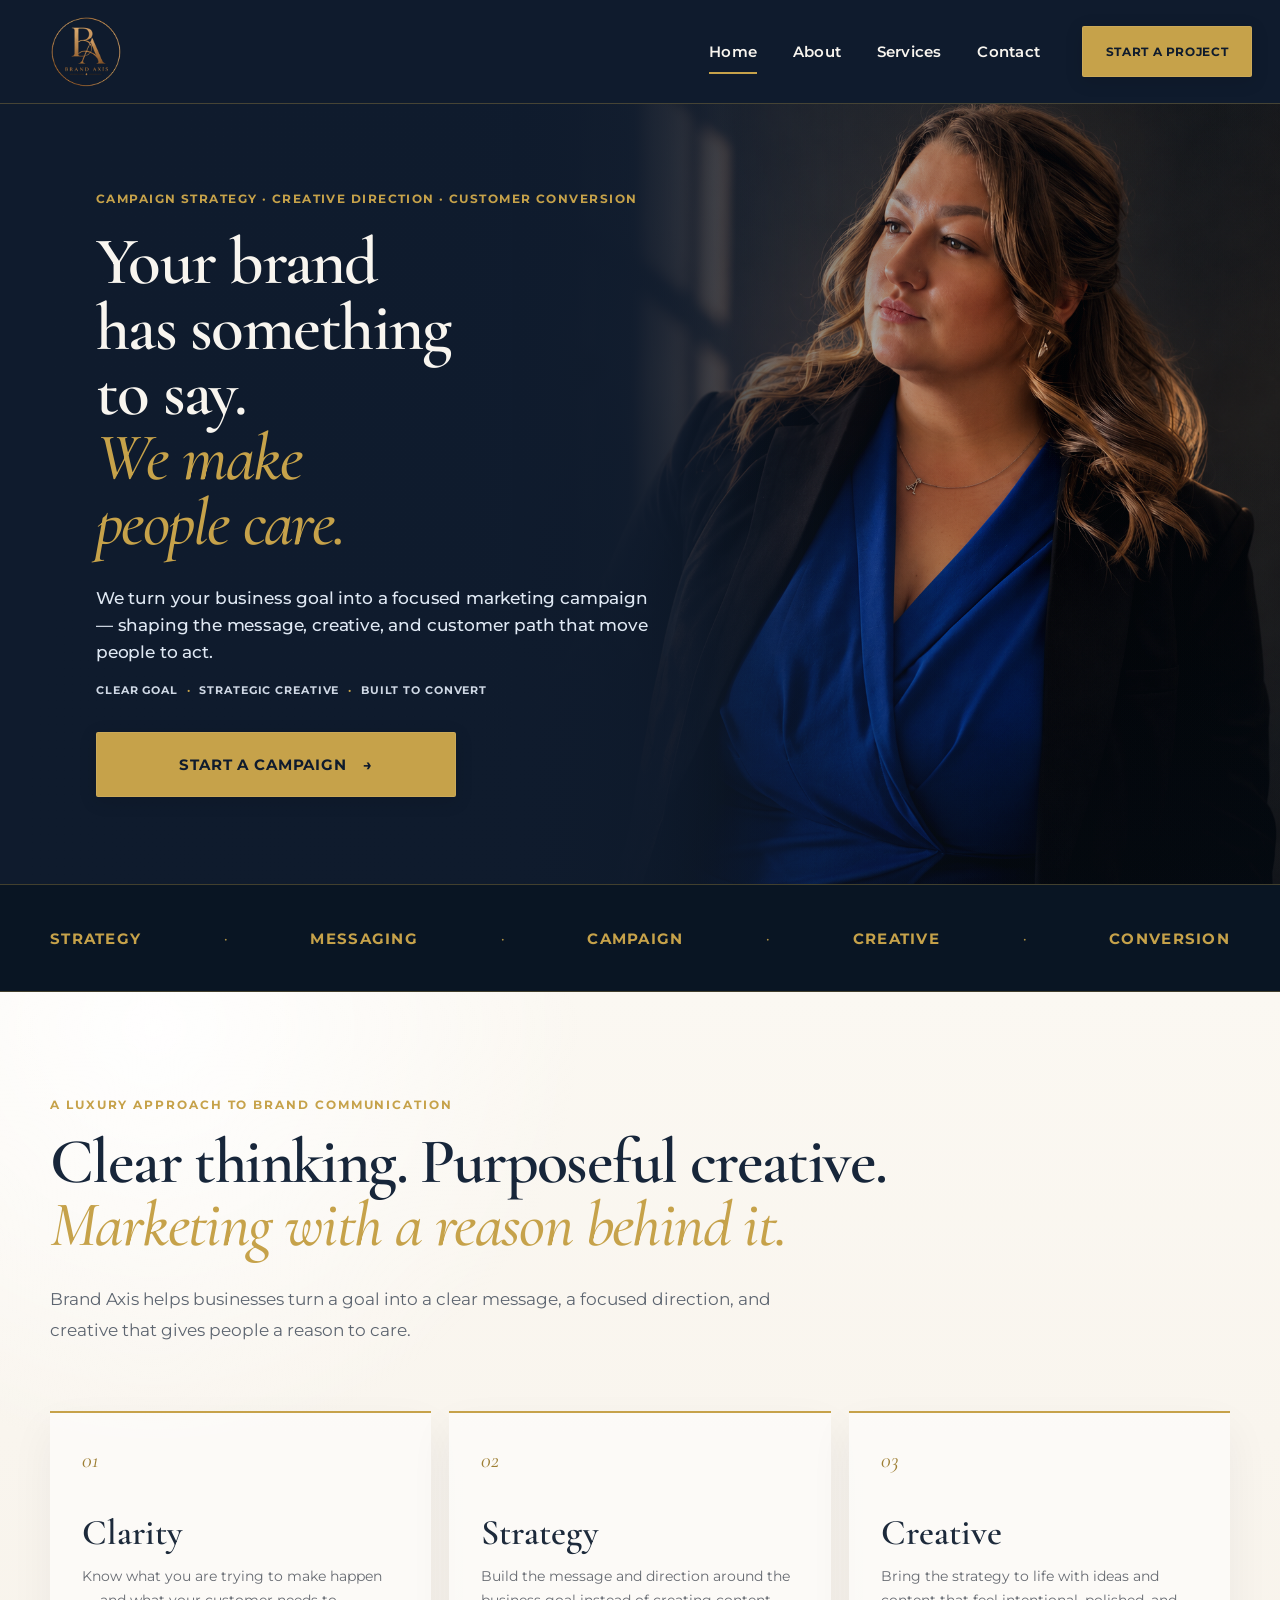
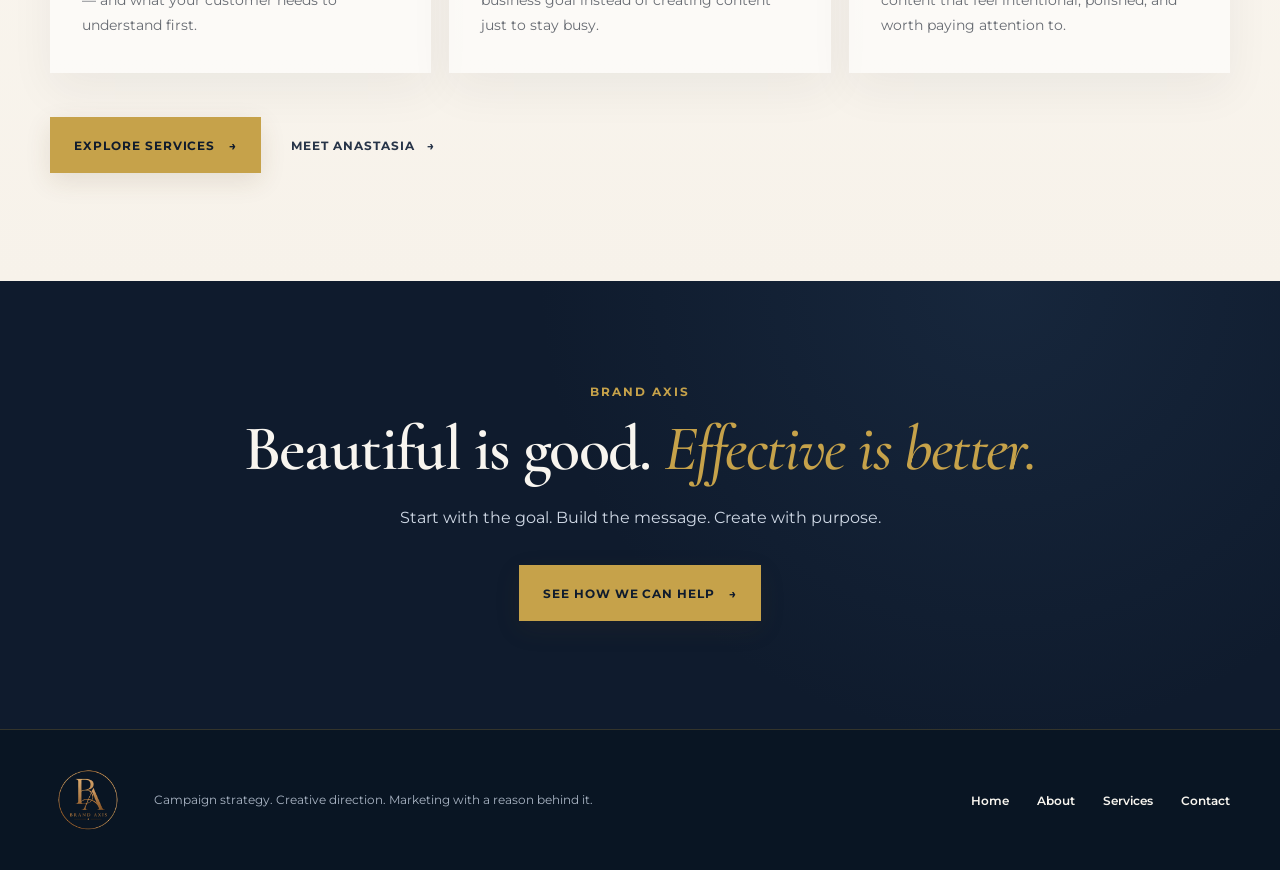
==== commit 5491b674: "Add files via upload" ====
--- a/index.html
+++ b/index.html
@@ -3,8 +3,8 @@
 <head>
   <meta charset="UTF-8" />
   <meta name="viewport" content="width=device-width, initial-scale=1.0" />
-  <meta name="description" content="Brand Axis — Strategy, content, and creative direction for businesses ready to be seen, trusted, and chosen." />
-  <title>Brand Axis | Strategy, Content & Creative</title>
+  <meta name="description" content="Brand Axis — focused marketing campaigns, creative direction, and conversion-minded strategy for small businesses." />
+  <title>Brand Axis | Campaign Strategy & Creative</title>
 
   <link rel="preconnect" href="https://fonts.googleapis.com">
   <link rel="preconnect" href="https://fonts.gstatic.com" crossorigin>
@@ -31,7 +31,7 @@
         <a href="contact.html">Contact</a>
       </nav>
 
-      <a class="header-cta" href="contact.html">PLAN MY CONTENT</a>
+      <a class="header-cta" href="contact.html">START A PROJECT</a>
     </div>
   </header>
 
@@ -44,7 +44,7 @@
 
       <div class="hero-copy">
         <div class="hero-copy-inner">
-          <p class="hero-eyebrow">BRAND POSITIONING · CONTENT STRATEGY · CREATIVE PRODUCTION</p>
+          <p class="hero-eyebrow">CAMPAIGN STRATEGY · CREATIVE DIRECTION · CUSTOMER CONVERSION</p>
 
           <h1>
             Your brand<br>
@@ -54,16 +54,16 @@
           </h1>
 
           <p class="hero-description">
-            We turn your brand positioning into a clear monthly content strategy<br class="desktop-break">
-            — then plan and produce the content that brings it to life.
+            We turn your business goal into a focused marketing campaign<br class="desktop-break">
+            — shaping the message, creative, and customer path that move people to act.
           </p>
 
           <p class="hero-proof">
-            MONTHLY PLANNING <span>·</span> FOCUSED PRODUCTION <span>·</span> INSTAGRAM-READY CONTENT
+            CLEAR GOAL <span>·</span> STRATEGIC CREATIVE <span>·</span> BUILT TO CONVERT
           </p>
 
           <a class="primary-cta" href="services.html">
-            START MY CONTENT PLAN <span aria-hidden="true">→</span>
+            START A CAMPAIGN <span aria-hidden="true">→</span>
           </a>
         </div>
       </div>
@@ -73,9 +73,9 @@
       <div class="capability-row">
         <span>STRATEGY</span><i>•</i>
         <span>MESSAGING</span><i>•</i>
-        <span>CONTENT</span><i>•</i>
-        <span>CREATIVE CONCEPT</span><i>•</i>
-        <span>GROWTH</span>
+        <span>CAMPAIGN</span><i>•</i>
+        <span>CREATIVE</span><i>•</i>
+        <span>CONVERSION</span>
       </div>
     </section>
 
@@ -131,7 +131,7 @@
       <a class="home-footer-brand" href="index.html" aria-label="Brand Axis home">
         <img src="assets/images/brand-axis-logo.png" alt="Brand Axis" />
       </a>
-      <p>Strategy. Content. Creative with a reason behind it.</p>
+      <p>Campaign strategy. Creative direction. Marketing with a reason behind it.</p>
       <nav aria-label="Footer navigation">
         <a href="index.html">Home</a>
         <a href="about.html">About</a>
--- a/assets/css/styles.css
+++ b/assets/css/styles.css
@@ -256,7 +256,7 @@
   inset: -28px -18px -28px -90px;
   background-image: url("../images/anastasia-home-hero.png");
   background-size: cover;
-  background-position: center 32%;
+  background-position: center 23%;
   filter: blur(24px) brightness(.90) saturate(1.05);
   opacity: .42;
   transform: scale(1.05);
@@ -271,7 +271,7 @@
   max-width: none;
   height: 100%;
   object-fit: cover;
-  object-position: 62% 46%;
+  object-position: 62% 34%;
   filter: brightness(.92) contrast(1.035) saturate(.98);
   -webkit-mask-image: linear-gradient(90deg, transparent 0%, rgba(0,0,0,.16) 10%, rgba(0,0,0,.82) 28%, #000 44%, #000 100%);
   mask-image: linear-gradient(90deg, transparent 0%, rgba(0,0,0,.16) 10%, rgba(0,0,0,.82) 28%, #000 44%, #000 100%);
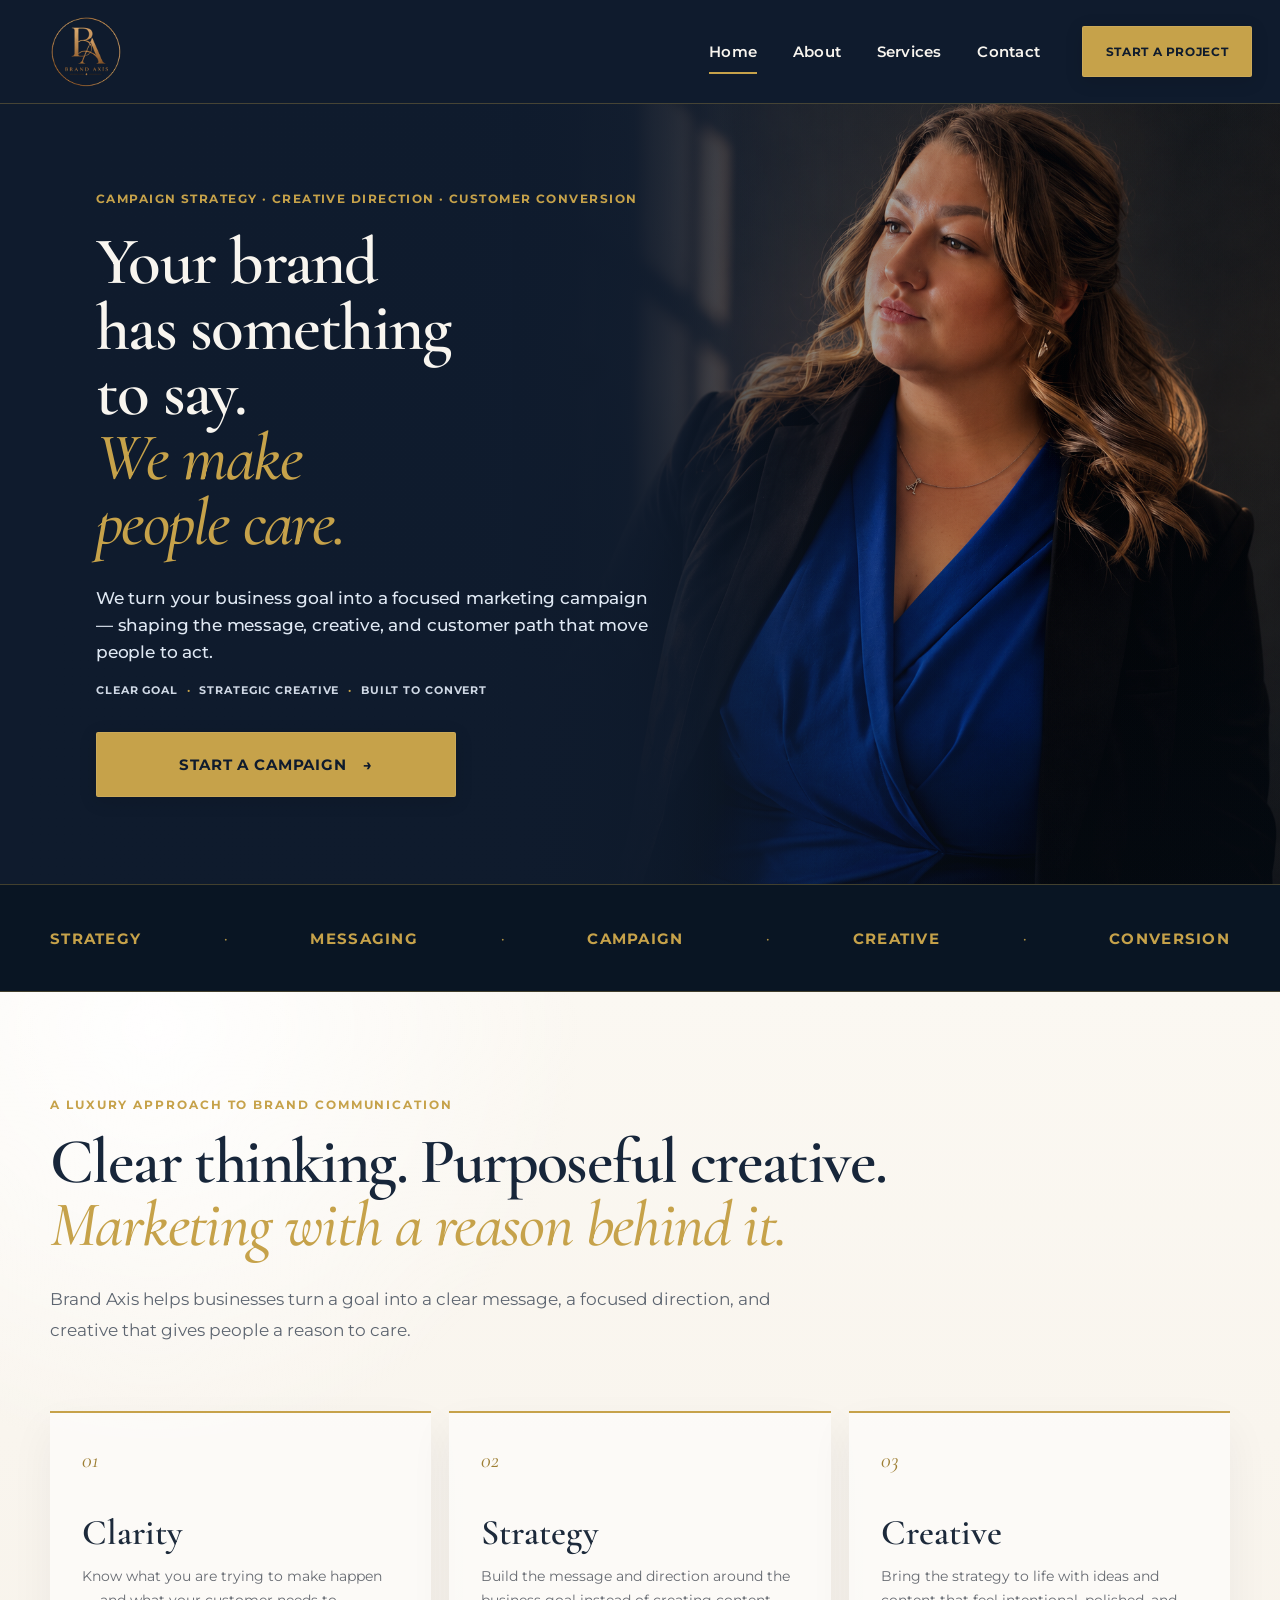
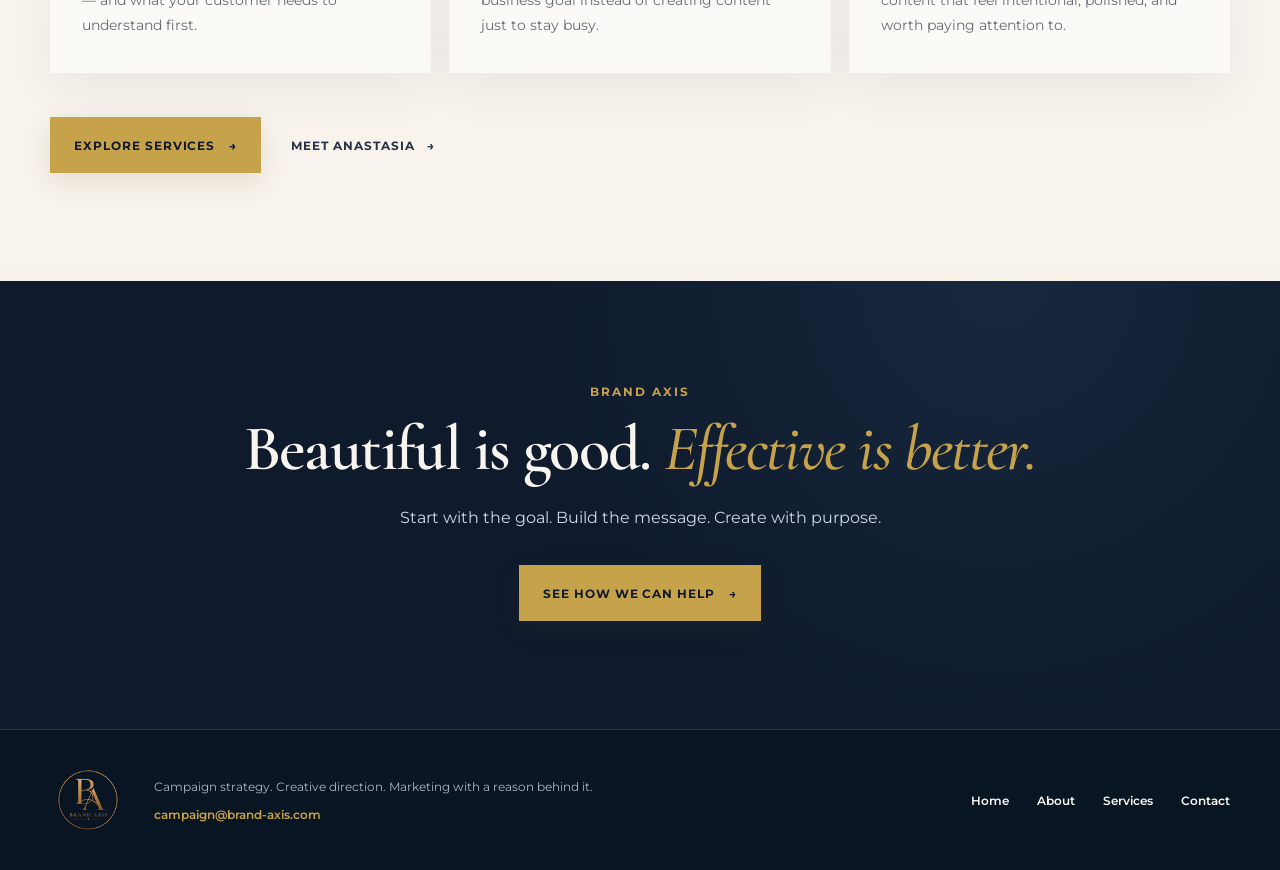
==== commit b1197c27: "Add files via upload" ====
--- a/index.html
+++ b/index.html
@@ -131,7 +131,10 @@
       <a class="home-footer-brand" href="index.html" aria-label="Brand Axis home">
         <img src="assets/images/brand-axis-logo.png" alt="Brand Axis" />
       </a>
-      <p>Campaign strategy. Creative direction. Marketing with a reason behind it.</p>
+      <div class="home-footer-copy">
+        <p>Campaign strategy. Creative direction. Marketing with a reason behind it.</p>
+        <a href="mailto:campaign@brand-axis.com">campaign@brand-axis.com</a>
+      </div>
       <nav aria-label="Footer navigation">
         <a href="index.html">Home</a>
         <a href="about.html">About</a>
--- a/assets/css/styles.css
+++ b/assets/css/styles.css
@@ -3016,3 +3016,99 @@
   .contact-form { padding: 28px 22px 30px; }
   .contact-submit { width: 100%; }
 }
+
+
+/* =========================================================
+   CONTACT DETAILS + GLOBAL FOOTER
+   ========================================================= */
+.contact-direct {
+  margin-top: 44px;
+  padding-top: 30px;
+  border-top: 1px solid rgba(198,162,74,.45);
+  display: grid;
+  gap: 26px;
+}
+.contact-direct-item { min-width: 0; }
+.contact-direct-label {
+  margin: 0 0 8px;
+  color: var(--gold);
+  font-size: 10px;
+  font-weight: 700;
+  letter-spacing: .14em;
+}
+.contact-direct-item a {
+  display: inline-block;
+  color: var(--axis-blue);
+  font-family: "Cormorant Garamond", Georgia, serif;
+  font-size: clamp(24px, 2vw, 31px);
+  font-weight: 600;
+  text-decoration: none;
+  overflow-wrap: anywhere;
+}
+.contact-direct-item a:hover,
+.contact-direct-item a:focus-visible { color: #a6802e; }
+.contact-direct-item > p:last-child {
+  margin: 7px 0 0;
+  color: #777c84;
+  font-size: 12px;
+  line-height: 1.6;
+}
+
+.home-footer-copy { min-width: 0; }
+.home-footer-copy p { margin: 0 0 7px; }
+.home-footer-copy a {
+  color: var(--gold);
+  text-decoration: none;
+  font-size: 12px;
+  font-weight: 600;
+}
+.home-footer-copy a:hover,
+.home-footer-copy a:focus-visible { color: var(--ivory); }
+
+.site-footer {
+  background: #091523;
+  border-top: 1px solid rgba(198,162,74,.22);
+}
+.site-footer-inner {
+  width: min(1180px, calc(100% - 56px));
+  min-height: 92px;
+  margin-inline: auto;
+  display: flex;
+  align-items: center;
+  justify-content: space-between;
+  gap: 28px;
+}
+.site-footer p {
+  margin: 0;
+  color: #aab5c4;
+  font-size: 11px;
+  line-height: 1.6;
+}
+.site-footer-contact {
+  display: flex;
+  align-items: center;
+  gap: 11px;
+  flex-wrap: wrap;
+  justify-content: flex-end;
+}
+.site-footer-contact span { color: rgba(198,162,74,.55); }
+.site-footer-contact a {
+  color: var(--ivory);
+  font-size: 11px;
+  font-weight: 600;
+  text-decoration: none;
+}
+.site-footer-contact a:hover,
+.site-footer-contact a:focus-visible { color: var(--gold); }
+
+@media (max-width: 660px) {
+  .contact-direct { margin-top: 36px; }
+  .site-footer-inner {
+    width: calc(100% - 38px);
+    padding: 26px 0;
+    min-height: 0;
+    flex-direction: column;
+    text-align: center;
+  }
+  .site-footer-contact { justify-content: center; }
+}
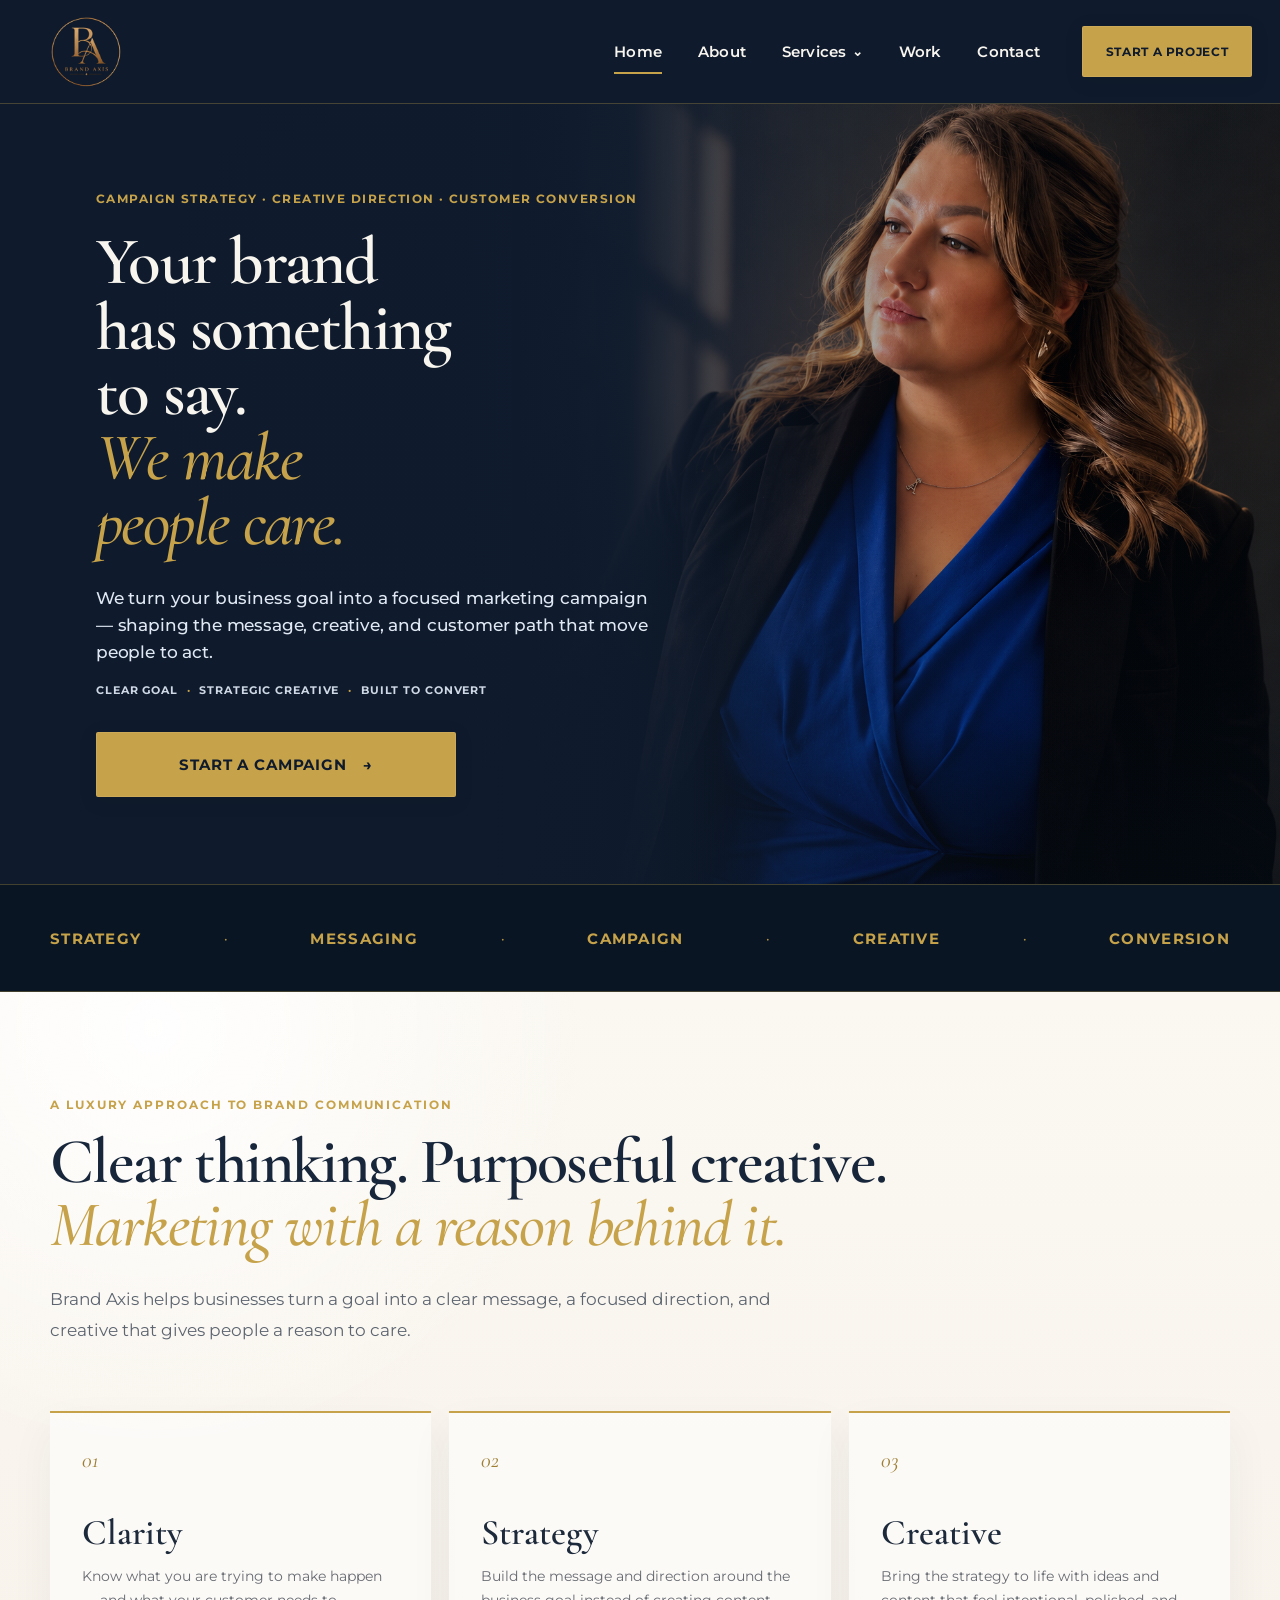
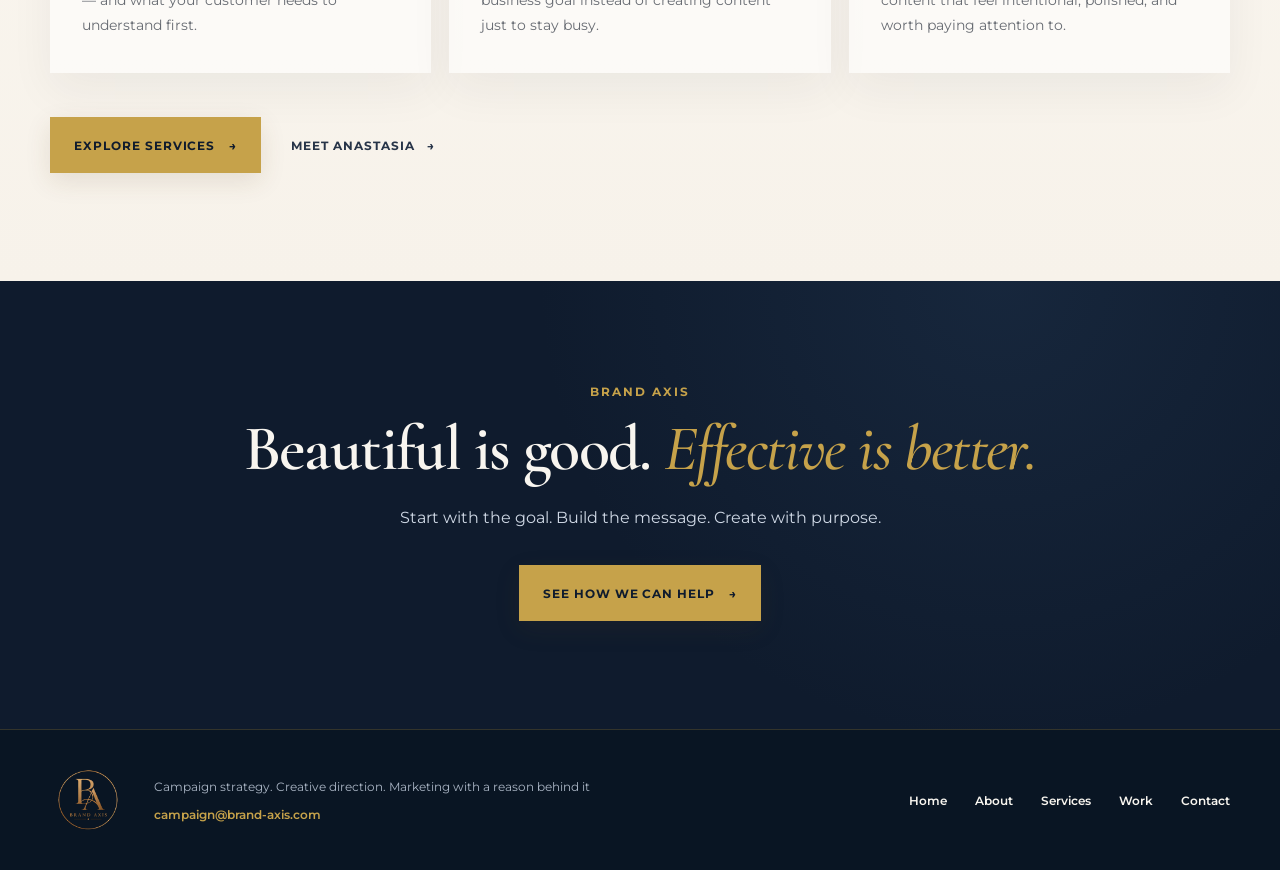
==== commit 63699531: "Add files via upload" ====
--- a/index.html
+++ b/index.html
@@ -16,21 +16,26 @@
 <body class="home-page">
   <header class="site-header">
     <div class="nav-shell">
-      <a class="brand" href="index.html" aria-label="Brand Axis — return home">
-        <img src="assets/images/brand-axis-logo.png" alt="Brand Axis BA logo" />
+      <a class="brand" href="index.html" aria-label="Brand Axis — Home">
+        <img src="assets/images/brand-axis-logo.png" alt="Brand Axis logo" />
       </a>
-
       <button class="menu-toggle" aria-label="Open menu" aria-expanded="false">
         <span></span><span></span><span></span>
       </button>
-
       <nav class="site-nav" aria-label="Primary navigation">
         <a class="active" href="index.html" aria-current="page">Home</a>
         <a href="about.html">About</a>
-        <a href="services.html">Services</a>
+        <div class="nav-dropdown">
+          <a class="nav-dropdown-trigger" href="services.html">Services <span class="nav-caret" aria-hidden="true">⌄</span></a>
+          <div class="nav-dropdown-menu" aria-label="Services submenu">
+            <a href="campaign.html"><span class="nav-service-icon">◎</span><span><strong>Campaign</strong><small>Strategy, launch & promotion</small></span></a>
+            <a href="build.html"><span class="nav-service-icon">◇</span><span><strong>Build</strong><small>Websites & landing pages</small></span></a>
+            <a href="create.html"><span class="nav-service-icon">□</span><span><strong>Create</strong><small>Campaign creative</small></span></a>
+          </div>
+        </div>
+        <a href="work.html">Work</a>
         <a href="contact.html">Contact</a>
       </nav>
-
       <a class="header-cta" href="contact.html">START A PROJECT</a>
     </div>
   </header>
@@ -132,13 +137,14 @@
         <img src="assets/images/brand-axis-logo.png" alt="Brand Axis" />
       </a>
       <div class="home-footer-copy">
-        <p>Campaign strategy. Creative direction. Marketing with a reason behind it.</p>
-        <a href="mailto:campaign@brand-axis.com">campaign@brand-axis.com</a>
+        <p>Campaign strategy. Creative direction. Marketing with a reason behind it</p>
+        <a data-campaign-email href="mailto:campaign@brand-axis.com">campaign@brand-axis.com</a>
       </div>
       <nav aria-label="Footer navigation">
         <a href="index.html">Home</a>
         <a href="about.html">About</a>
         <a href="services.html">Services</a>
+        <a href="work.html">Work</a>
         <a href="contact.html">Contact</a>
       </nav>
     </div>
--- a/assets/css/styles.css
+++ b/assets/css/styles.css
@@ -3112,3 +3112,104 @@
   }
   .site-footer-contact { justify-content: center; }
 }
+
+/* =========================================================
+   THANK YOU PAGE
+   ========================================================= */
+.thank-you-page { background: var(--axis-blue); color: var(--ivory); min-height: 100vh; }
+.thank-you-main {
+  min-height: calc(100vh - 184px);
+  display: flex;
+  align-items: center;
+  background:
+    radial-gradient(circle at 80% 20%, rgba(45,73,106,.30), transparent 35%),
+    linear-gradient(135deg, #0b1727 0%, #101f32 100%);
+}
+.thank-you-shell {
+  width: min(900px, calc(100% - 56px));
+  margin-inline: auto;
+  padding: 96px 0 108px;
+}
+.thank-you-kicker {
+  margin: 0 0 20px;
+  color: var(--gold);
+  font-size: 12px;
+  font-weight: 700;
+  letter-spacing: .16em;
+}
+.thank-you-shell h1 {
+  max-width: 760px;
+  margin: 0;
+  font-family: "Cormorant Garamond", Georgia, serif;
+  font-size: clamp(62px, 8vw, 104px);
+  font-weight: 600;
+  line-height: .92;
+  letter-spacing: -.035em;
+}
+.thank-you-shell h1 em { color: var(--gold); font-weight: 500; }
+.thank-you-copy {
+  max-width: 680px;
+  margin: 32px 0 0;
+  color: #d5dde8;
+  font-size: 16px;
+  line-height: 1.8;
+}
+.thank-you-actions {
+  margin-top: 38px;
+  display: flex;
+  align-items: center;
+  gap: 28px;
+  flex-wrap: wrap;
+}
+.thank-you-email {
+  color: var(--ivory);
+  font-size: 12px;
+  font-weight: 600;
+  text-decoration: none;
+}
+.thank-you-email:hover,
+.thank-you-email:focus-visible { color: var(--gold); }
+@media (max-width: 660px) {
+  .thank-you-shell { width: calc(100% - 38px); padding: 72px 0 82px; }
+  .thank-you-main { min-height: calc(100vh - 210px); }
+  .thank-you-actions { align-items: flex-start; flex-direction: column; }
+  .thank-you-actions .home-link-button { width: 100%; }
+}
+
+
+/* Form submission feedback */
+.form-status {
+  margin: 14px 0 0;
+  min-height: 20px;
+  color: #6a5a34;
+  font-size: 12px;
+  line-height: 1.55;
+}
+.form-status a { color: var(--axis-blue); font-weight: 700; }
+.contact-submit:disabled { opacity: .72; cursor: wait; }
+
+
+/* =========================================================
+   V26 — CAMPAIGN / BUILD / CREATE + WORK + NAV DROPDOWN
+   ========================================================= */
+.ba-kicker{font:700 12px/1.3 Montserrat,sans-serif;letter-spacing:.2em;color:#c6a24a;margin:0 0 18px;text-transform:uppercase}
+.nav-dropdown{position:relative;display:flex;align-items:center}
+.nav-dropdown-trigger{display:flex!important;align-items:center;gap:5px}.nav-caret{font-size:13px;transform:translateY(-1px)}
+.nav-dropdown-menu{position:absolute;top:calc(100% + 26px);left:50%;transform:translateX(-50%) translateY(8px);width:355px;padding:10px;background:#101d31;border:1px solid rgba(198,162,74,.28);box-shadow:0 18px 44px rgba(0,0,0,.28);opacity:0;visibility:hidden;pointer-events:none;transition:.2s ease;z-index:100}
+.nav-dropdown:hover .nav-dropdown-menu,.nav-dropdown:focus-within .nav-dropdown-menu{opacity:1;visibility:visible;pointer-events:auto;transform:translateX(-50%) translateY(0)}
+.site-nav .nav-dropdown-menu a{display:grid;grid-template-columns:40px 1fr;gap:12px;align-items:center;padding:16px 14px!important;color:#f8f5ef!important;text-decoration:none;border-bottom:1px solid rgba(255,255,255,.08);font-size:14px!important;line-height:1.2}
+.site-nav .nav-dropdown-menu a:last-child{border-bottom:0}.site-nav .nav-dropdown-menu a::after{display:none!important}.site-nav .nav-dropdown-menu a:hover{background:rgba(198,162,74,.08)}
+.nav-dropdown-menu strong{font-family:"Cormorant Garamond",serif;font-size:23px;font-weight:600;display:block}.nav-dropdown-menu small{font:600 10px/1.4 Montserrat,sans-serif;color:#b9c0cb;display:block;margin-top:3px}.nav-service-icon{width:36px;height:36px;border:1px solid #c6a24a;border-radius:50%;display:grid;place-items:center;color:#c6a24a;font-size:18px}
+
+.services-v26-main{background:#f8f5ef;color:#0f1b2d;padding-bottom:0}.services-v26-hero{max-width:1200px;margin:0 auto;padding:108px 52px 72px}.services-v26-hero h1{font:500 clamp(54px,6vw,86px)/.95 "Cormorant Garamond",serif;margin:0 0 28px;max-width:900px}.services-v26-hero h1 em{color:#c6a24a;font-weight:500}.services-v26-hero>p:last-child{font:500 17px/1.8 Montserrat,sans-serif;max-width:760px;color:#626875}
+.services-v26-grid{max-width:1200px;margin:0 auto;padding:0 52px 110px;display:grid;gap:28px}.services-v26-card{display:grid;grid-template-columns:42% 58%;min-height:430px;background:#fff;border:1px solid #e7e0d4;box-shadow:0 15px 40px rgba(15,27,45,.06)}.services-v26-card--reverse .services-v26-image{order:2}.services-v26-card--reverse .services-v26-body{order:1}.services-v26-image{overflow:hidden;min-height:430px}.services-v26-image img{width:100%;height:100%;object-fit:cover;object-position:center 34%;display:block;transition:transform .5s ease}.services-v26-card:hover .services-v26-image img{transform:scale(1.02)}.services-v26-body{padding:48px 50px;display:flex;flex-direction:column;justify-content:center}.service-card-topline{display:flex;justify-content:space-between;gap:20px;font:700 11px/1.4 Montserrat,sans-serif;letter-spacing:.13em;color:#9f7f31}.service-card-topline strong{color:#0f1b2d}.services-v26-body h2{font:600 43px/1 "Cormorant Garamond",serif;margin:26px 0 18px}.services-v26-body>p{font:500 15px/1.75 Montserrat,sans-serif;color:#666d77;max-width:580px}.service-meta{display:grid;grid-template-columns:1fr 1fr;gap:20px;margin:26px 0 30px;padding-top:22px;border-top:1px solid #e8e1d6}.service-meta span{font:500 11px/1.6 Montserrat,sans-serif;color:#737986}.service-meta b{display:block;color:#0f1b2d;letter-spacing:.1em;margin-bottom:3px}.service-v26-link{font:700 11px/1 Montserrat,sans-serif;letter-spacing:.13em;color:#0f1b2d;text-decoration:none}.service-v26-link span{color:#c6a24a;margin-left:7px}.service-help-v26{padding:70px max(52px,calc((100vw - 1096px)/2));}
+
+.service-detail-v26{background:#f8f5ef;color:#0f1b2d}.service-hero-v26{min-height:650px;background:#0f1b2d;color:#f8f5ef;display:grid;grid-template-columns:52% 48%;border-bottom:1px solid rgba(198,162,74,.28)}.service-hero-copy-v26{padding:95px 7vw 82px max(7vw,calc((100vw - 1200px)/2));display:flex;flex-direction:column;justify-content:center}.service-back{font:700 10px/1 Montserrat,sans-serif;letter-spacing:.15em;color:#c9ced7;text-decoration:none;margin-bottom:54px}.service-hero-copy-v26 h1{font:500 clamp(56px,6.2vw,91px)/.9 "Cormorant Garamond",serif;margin:0 0 30px}.service-hero-copy-v26 h1 em{color:#c6a24a;font-weight:500}.service-hero-lead{font:500 16px/1.75 Montserrat,sans-serif;color:#d0d4dc;max-width:690px;margin:0 0 34px}.service-hero-photo-v26{margin:0;overflow:hidden;position:relative}.service-hero-photo-v26::after{content:"";position:absolute;inset:0;background:linear-gradient(90deg,#0f1b2d 0%,rgba(15,27,45,.35) 18%,rgba(15,27,45,0) 42%);pointer-events:none}.service-hero-photo-v26 img{width:100%;height:100%;object-fit:cover;object-position:center 34%;display:block}
+.service-statement-v26{max-width:1100px;margin:0 auto;padding:105px 52px;text-align:center}.service-statement-v26 h2{font:500 clamp(43px,5vw,70px)/1.03 "Cormorant Garamond",serif;margin:0 auto 25px;max-width:980px}.service-statement-v26 h2 em{color:#a98532}.service-statement-v26>p:last-child{font:500 16px/1.8 Montserrat,sans-serif;color:#666d77;max-width:750px;margin:0 auto}.service-columns-v26{max-width:1200px;margin:0 auto;padding:0 52px 100px;display:grid;grid-template-columns:repeat(3,1fr);gap:18px}.service-columns-v26 article{background:#fff;border:1px solid #e7e0d4;padding:38px 34px;min-height:245px}.service-columns-v26 article>span{font:600 34px/1 "Cormorant Garamond",serif;color:#c6a24a}.service-columns-v26 h3{font:700 12px/1.3 Montserrat,sans-serif;letter-spacing:.14em;margin:28px 0 12px}.service-columns-v26 p{font:500 13px/1.75 Montserrat,sans-serif;color:#6c727c;margin:0}
+.service-rich-v26{background:#efeae1;display:grid;grid-template-columns:minmax(0,1.35fr) minmax(320px,.65fr);gap:60px;padding:100px max(52px,calc((100vw - 1096px)/2))}.service-rich-copy h2{font:500 57px/1 "Cormorant Garamond",serif;margin:0 0 22px}.service-rich-copy h2 em{color:#a98532}.service-rich-copy>p{font:500 14px/1.8 Montserrat,sans-serif;color:#666d77;max-width:700px}.check-list-v26{columns:2;column-gap:45px;list-style:none;padding:0;margin:35px 0 0}.check-list-v26 li{break-inside:avoid;font:600 12px/1.55 Montserrat,sans-serif;padding:10px 0 10px 22px;position:relative;border-bottom:1px solid rgba(15,27,45,.08)}.check-list-v26 li::before{content:"✓";position:absolute;left:0;color:#c6a24a}.service-price-panel-v26{background:#0f1b2d;color:#f8f5ef;padding:44px 40px;align-self:start}.price-big{font:500 76px/.9 "Cormorant Garamond",serif;color:#c6a24a;margin:12px 0 26px}.service-price-panel-v26>p:not(.ba-kicker){font:500 13px/1.75 Montserrat,sans-serif;color:#d1d5dd}.service-price-panel-v26 .small-note{border-top:1px solid rgba(255,255,255,.14);padding-top:18px;margin-top:22px!important;font-size:11px!important;color:#aeb6c3!important}
+.sales-framework-v26{max-width:1200px;margin:0 auto;padding:100px 52px;display:grid;grid-template-columns:.85fr 1.15fr;gap:70px;align-items:center}.sales-framework-v26 h2{font:500 59px/1 "Cormorant Garamond",serif;margin:0 0 22px}.sales-framework-v26 p{font:500 14px/1.8 Montserrat,sans-serif;color:#6a707b}.sales-framework-grid{display:grid;gap:12px}.sales-framework-grid article{background:#fff;border:1px solid #e4ddd2;padding:24px 26px;display:grid;grid-template-columns:110px 1fr;gap:15px}.sales-framework-grid b{font:700 11px/1.4 Montserrat,sans-serif;letter-spacing:.14em;color:#a98532}.sales-framework-grid span{font:500 13px/1.6 Montserrat,sans-serif;color:#606771}
+.service-process-v26{background:#0f1b2d;color:#f8f5ef;padding:100px max(52px,calc((100vw - 1096px)/2))}.service-process-v26 h2{font:500 60px/1 "Cormorant Garamond",serif;margin:0 0 55px}.process-grid-v26{display:grid;grid-template-columns:repeat(3,1fr);gap:1px;background:rgba(255,255,255,.12)}.process-grid-v26 article{background:#0f1b2d;padding:34px;min-height:210px}.process-grid-v26 b{font:700 11px/1.4 Montserrat,sans-serif;letter-spacing:.12em;color:#c6a24a}.process-grid-v26 p{font:500 13px/1.75 Montserrat,sans-serif;color:#c9cfda;margin:17px 0 0}.timing-band-v26,.revision-band-v26{display:grid;grid-template-columns:.8fr 1.2fr;gap:70px;max-width:1200px;margin:0 auto;padding:85px 52px;align-items:center}.timing-band-v26 h2,.revision-band-v26 h2{font:500 48px/1 "Cormorant Garamond",serif;margin:0}.timing-band-v26>p,.revision-band-v26>p{font:500 14px/1.85 Montserrat,sans-serif;color:#666d77}.revision-band-v26{border-bottom:1px solid #e0d8cd}.service-disclaimer-v26{background:#efeae1;padding:80px max(52px,calc((100vw - 1096px)/2));display:grid;grid-template-columns:.8fr 1.2fr;gap:70px;align-items:center}.service-disclaimer-v26 h2{font:500 49px/1 "Cormorant Garamond",serif;margin:0}.service-disclaimer-v26 p{font:500 14px/1.8 Montserrat,sans-serif;color:#666d77}.service-final-cta-v26{background:#0f1b2d;color:#f8f5ef;text-align:center;padding:100px 52px}.service-final-cta-v26 h2{font:500 clamp(47px,5vw,72px)/1 "Cormorant Garamond",serif;margin:0 0 20px}.service-final-cta-v26 h2 em{color:#c6a24a}.service-final-cta-v26>p:not(.ba-kicker){font:500 14px/1.8 Montserrat,sans-serif;color:#c9cfda;max-width:720px;margin:0 auto 32px}.question-three-v26{display:grid;grid-template-columns:repeat(3,1fr);gap:15px;max-width:850px;margin:42px auto 24px}.question-three-v26 article{border:1px solid #ddd5c9;background:#fff;padding:30px 20px}.question-three-v26 span{font:500 31px/1 "Cormorant Garamond",serif;color:#c6a24a}.question-three-v26 h3{font:700 11px/1.4 Montserrat,sans-serif;letter-spacing:.13em;margin:14px 0 0}.create-capabilities-v26{max-width:1200px;margin:0 auto;padding:0 52px 100px;display:grid;grid-template-columns:repeat(4,1fr);gap:14px}.create-capabilities-v26 article{background:#fff;border:1px solid #e7e0d4;padding:34px 28px}.create-capabilities-v26 h3{font:700 11px/1.3 Montserrat,sans-serif;letter-spacing:.14em;color:#a98532;margin:0 0 14px}.create-capabilities-v26 p{font:500 13px/1.75 Montserrat,sans-serif;color:#686f79;margin:0}
+
+.work-page-v26{background:#f8f5ef;color:#0f1b2d}.work-hero-v26{max-width:1200px;margin:0 auto;padding:110px 52px 65px}.work-hero-v26 h1{font:500 clamp(55px,6vw,84px)/.95 "Cormorant Garamond",serif;margin:0 0 25px}.work-hero-v26 h1 em{color:#a98532}.work-hero-v26>p:last-child{font:500 15px/1.8 Montserrat,sans-serif;color:#666d77;max-width:750px}.work-filter-shell-v26{max-width:1200px;margin:0 auto;padding:0 52px 35px;display:flex;justify-content:space-between;gap:30px;align-items:center}.work-filters-v26{display:flex;gap:8px;flex-wrap:wrap}.work-filters-v26 button{border:1px solid #d9d0c2;background:transparent;padding:11px 16px;font:700 10px/1 Montserrat,sans-serif;letter-spacing:.12em;color:#0f1b2d;cursor:pointer}.work-filters-v26 button.active,.work-filters-v26 button:hover{background:#0f1b2d;color:#f8f5ef;border-color:#0f1b2d}.work-note-v26{font:500 11px/1.5 Montserrat,sans-serif;color:#7b8089;max-width:430px;text-align:right}.work-grid-v26{max-width:1200px;margin:0 auto;padding:0 52px 110px;display:grid;grid-template-columns:repeat(3,1fr);gap:22px}.work-card-v26{background:#fff;border:1px solid #e5ddd2;overflow:hidden;display:flex;flex-direction:column;min-height:430px}.work-card-image-v26{height:230px;background:#0f1b2d;position:relative;overflow:hidden}.work-card-image-v26 img{width:100%;height:100%;object-fit:cover}.work-card-placeholder{position:absolute;inset:0;display:grid;place-items:center;color:#c6a24a;font:500 54px/1 "Cormorant Garamond",serif;background:radial-gradient(circle at 80% 20%,rgba(198,162,74,.17),transparent 35%),#0f1b2d}.work-card-body-v26{padding:27px;display:flex;flex-direction:column;flex:1}.work-card-top-v26{display:flex;justify-content:space-between;gap:12px;font:700 9px/1.4 Montserrat,sans-serif;letter-spacing:.12em;color:#a98532;text-transform:uppercase}.work-card-v26 h2{font:600 31px/1 "Cormorant Garamond",serif;margin:15px 0 12px}.work-card-v26 p{font:500 12px/1.7 Montserrat,sans-serif;color:#6a707a;margin:0 0 14px}.work-card-details{font-size:11px!important;color:#80858d!important}.work-card-tags{display:flex;gap:6px;flex-wrap:wrap;margin-top:auto;padding-top:12px}.work-card-tags span{font:700 8px/1 Montserrat,sans-serif;letter-spacing:.1em;border:1px solid #ddd5ca;padding:7px 8px}.work-card-link{font:700 9px/1 Montserrat,sans-serif;letter-spacing:.12em;color:#0f1b2d;text-decoration:none;margin-top:17px}.work-loading{grid-column:1/-1;font:500 14px Montserrat,sans-serif;color:#6a707a}
+
+@media(max-width:900px){.nav-dropdown{display:block}.nav-dropdown-menu{position:static;width:auto;transform:none!important;opacity:1;visibility:visible;pointer-events:auto;display:none;background:rgba(255,255,255,.03);box-shadow:none;border:0;border-left:1px solid rgba(198,162,74,.3);margin:6px 0 12px 12px}.site-nav.is-open .nav-dropdown-menu{display:block}.site-nav .nav-dropdown-menu a{padding:12px 10px!important}.nav-dropdown-menu strong{font-size:19px}.services-v26-hero,.services-v26-grid,.work-hero-v26,.work-filter-shell-v26,.work-grid-v26{padding-left:24px;padding-right:24px}.services-v26-card{grid-template-columns:1fr}.services-v26-card--reverse .services-v26-image,.services-v26-card--reverse .services-v26-body{order:initial}.services-v26-image{min-height:360px}.services-v26-body{padding:35px 27px}.service-meta{grid-template-columns:1fr}.service-hero-v26{grid-template-columns:1fr}.service-hero-copy-v26{padding:70px 24px}.service-hero-photo-v26{height:520px}.service-columns-v26,.create-capabilities-v26{grid-template-columns:1fr;padding:0 24px 70px}.service-rich-v26,.sales-framework-v26,.timing-band-v26,.revision-band-v26,.service-disclaimer-v26{grid-template-columns:1fr;padding-left:24px;padding-right:24px;gap:35px}.check-list-v26{columns:1}.process-grid-v26{grid-template-columns:1fr}.service-process-v26,.service-final-cta-v26{padding-left:24px;padding-right:24px}.question-three-v26{grid-template-columns:1fr}.work-filter-shell-v26{align-items:flex-start;flex-direction:column}.work-note-v26{text-align:left}.work-grid-v26{grid-template-columns:1fr}.service-card-topline{flex-direction:column}.work-card-image-v26{height:280px}}
